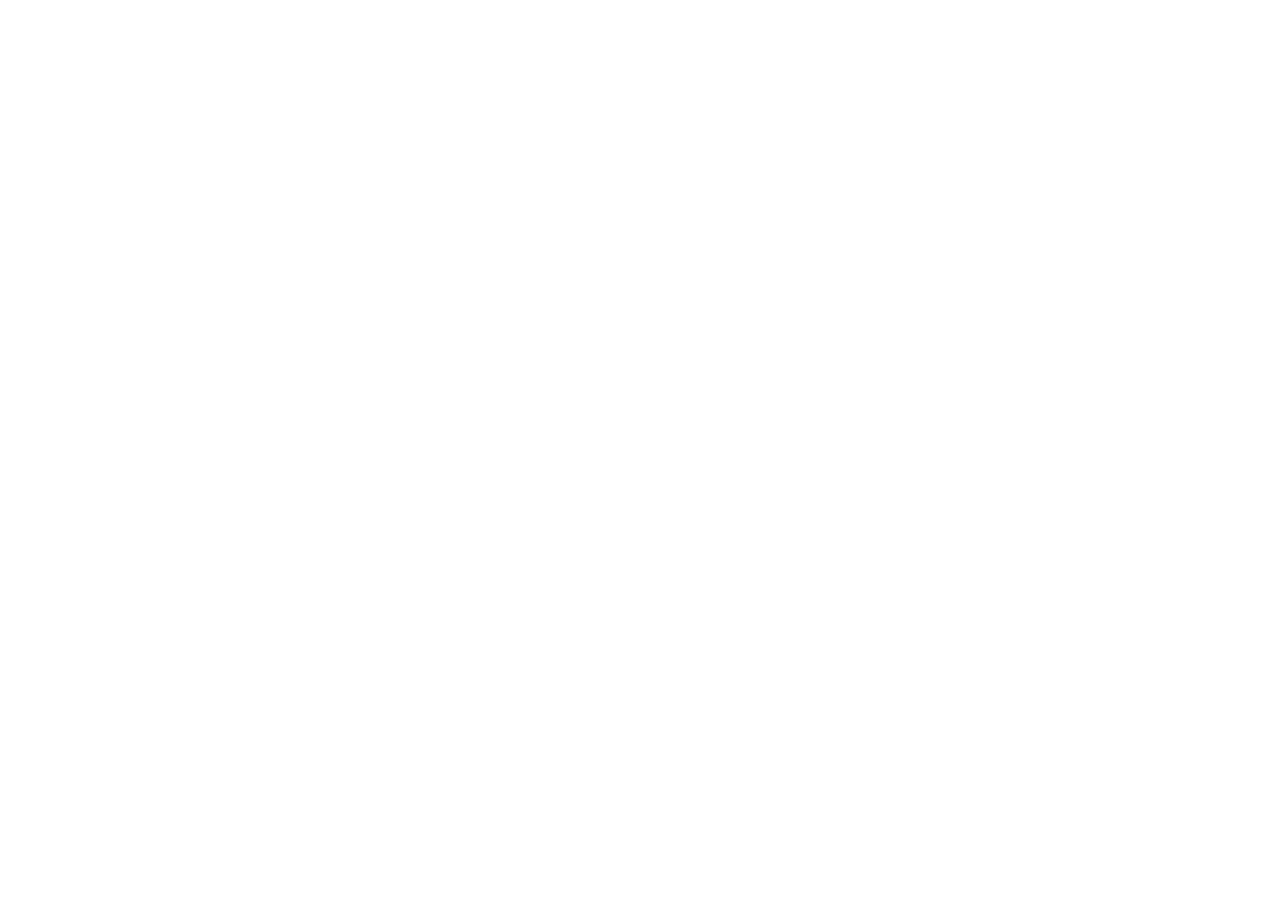
==== index.html @ ca57e85f "12" ====
<!DOCTYPE html>
<html class="nojs html css_verticalspacer" lang="en-US">
 <head>

  <meta http-equiv="Content-type" content="text/html;charset=UTF-8"/>
  <meta name="generator" content="2018.0.0.379"/>
  <meta name="viewport" content="width=device-width, initial-scale=1.0"/>
  
  <script type="text/javascript">
   // Update the 'nojs'/'js' class on the html node
document.documentElement.className = document.documentElement.className.replace(/\bnojs\b/g, 'js');

// Check that all required assets are uploaded and up-to-date
if(typeof Muse == "undefined") window.Muse = {}; window.Muse.assets = {"required":["museutils.js", "museconfig.js", "jquery.watch.js", "require.js", "index.css"], "outOfDate":[]};
</script>
  
  <title>首頁</title>
  <!-- CSS -->
  <link rel="stylesheet" type="text/css" href="css/site_global.css?crc=444006867"/>
  <link rel="stylesheet" type="text/css" href="css/index.css?crc=4042801234" id="pagesheet"/>
   </head>
 <body>

  <div class="clearfix borderbox" id="page"><!-- column -->
   <div class="verticalspacer" data-offset-top="0" data-content-above-spacer="0" data-content-below-spacer="500" data-sizePolicy="fixed" data-pintopage="page_fixedLeft"></div>
  </div>
  <!-- Other scripts -->
  <script type="text/javascript">
   // Decide weather to suppress missing file error or not based on preference setting
var suppressMissingFileError = false
</script>
  <script type="text/javascript">
   window.Muse.assets.check=function(d){if(!window.Muse.assets.checked){window.Muse.assets.checked=!0;var b={},c=function(a,b){if(window.getComputedStyle){var c=window.getComputedStyle(a,null);return c&&c.getPropertyValue(b)||c&&c[b]||""}if(document.documentElement.currentStyle)return(c=a.currentStyle)&&c[b]||a.style&&a.style[b]||"";return""},a=function(a){if(a.match(/^rgb/))return a=a.replace(/\s+/g,"").match(/([\d\,]+)/gi)[0].split(","),(parseInt(a[0])<<16)+(parseInt(a[1])<<8)+parseInt(a[2]);if(a.match(/^\#/))return parseInt(a.substr(1),
16);return 0},g=function(g){for(var f=document.getElementsByTagName("link"),h=0;h<f.length;h++)if("text/css"==f[h].type){var i=(f[h].href||"").match(/\/?css\/([\w\-]+\.css)\?crc=(\d+)/);if(!i||!i[1]||!i[2])break;b[i[1]]=i[2]}f=document.createElement("div");f.className="version";f.style.cssText="display:none; width:1px; height:1px;";document.getElementsByTagName("body")[0].appendChild(f);for(h=0;h<Muse.assets.required.length;){var i=Muse.assets.required[h],l=i.match(/([\w\-\.]+)\.(\w+)$/),k=l&&l[1]?
l[1]:null,l=l&&l[2]?l[2]:null;switch(l.toLowerCase()){case "css":k=k.replace(/\W/gi,"_").replace(/^([^a-z])/gi,"_$1");f.className+=" "+k;k=a(c(f,"color"));l=a(c(f,"backgroundColor"));k!=0||l!=0?(Muse.assets.required.splice(h,1),"undefined"!=typeof b[i]&&(k!=b[i]>>>24||l!=(b[i]&16777215))&&Muse.assets.outOfDate.push(i)):h++;f.className="version";break;case "js":h++;break;default:throw Error("Unsupported file type: "+l);}}d?d().jquery!="1.8.3"&&Muse.assets.outOfDate.push("jquery-1.8.3.min.js"):Muse.assets.required.push("jquery-1.8.3.min.js");
f.parentNode.removeChild(f);if(Muse.assets.outOfDate.length||Muse.assets.required.length)f="伺服器上的某些檔案可能遺失或不正確。請清除瀏覽器快取後再試一次。若問題持續發生，請聯絡網站作者。",g&&Muse.assets.outOfDate.length&&(f+="\nOut of date: "+Muse.assets.outOfDate.join(",")),g&&Muse.assets.required.length&&(f+="\nMissing: "+Muse.assets.required.join(",")),suppressMissingFileError?(f+="\nUse SuppressMissingFileError key in AppPrefs.xml to show missing file error pop up.",console.log(f)):alert(f)};location&&location.search&&location.search.match&&location.search.match(/muse_debug/gi)?
setTimeout(function(){g(!0)},5E3):g()}};
var muse_init=function(){require.config({baseUrl:""});require(["jquery","museutils","whatinput","jquery.watch"],function(d){var $ = d;$(document).ready(function(){try{
window.Muse.assets.check($);/* body */
Muse.Utils.transformMarkupToFixBrowserProblemsPreInit();/* body */
Muse.Utils.detectScreenResolution();/* HiDPI screens */
Muse.Utils.prepHyperlinks(true);/* body */
Muse.Utils.makeButtonsVisibleAfterSettingMinWidth();/* body */
Muse.Utils.fullPage('#page');/* 100% height page */
Muse.Utils.showWidgetsWhenReady();/* body */
Muse.Utils.transformMarkupToFixBrowserProblems();/* body */
}catch(b){if(b&&"function"==typeof b.notify?b.notify():Muse.Assert.fail("Error calling selector function: "+b),false)throw b;}})})};

</script>
  <!-- RequireJS script -->
  <script src="scripts/require.js?crc=4157109226" type="text/javascript" async data-main="scripts/museconfig.js?crc=380897831" onload="if (requirejs) requirejs.onError = function(requireType, requireModule) { if (requireType && requireType.toString && requireType.toString().indexOf && 0 <= requireType.toString().indexOf('#scripterror')) window.Muse.assets.check(); }" onerror="window.Muse.assets.check();"></script>
   </body>
</html>
---- css/site_global.css ----
html{min-height:100%;min-width:100%;-ms-text-size-adjust:none;}body,div,dl,dt,dd,ul,ol,li,nav,h1,h2,h3,h4,h5,h6,pre,code,form,fieldset,legend,input,button,textarea,p,blockquote,th,td,a{margin:0px;padding:0px;border-width:0px;border-style:solid;border-color:transparent;-webkit-transform-origin:left top;-ms-transform-origin:left top;-o-transform-origin:left top;transform-origin:left top;background-repeat:no-repeat;}button.submit-btn{-moz-box-sizing:content-box;-webkit-box-sizing:content-box;box-sizing:content-box;}.transition{-webkit-transition-property:background-image,background-position,background-color,border-color,border-radius,color,font-size,font-style,font-weight,letter-spacing,line-height,text-align,box-shadow,text-shadow,opacity;transition-property:background-image,background-position,background-color,border-color,border-radius,color,font-size,font-style,font-weight,letter-spacing,line-height,text-align,box-shadow,text-shadow,opacity;}.transition *{-webkit-transition:inherit;transition:inherit;}table{border-collapse:collapse;border-spacing:0px;}fieldset,img{border:0px;border-style:solid;-webkit-transform-origin:left top;-ms-transform-origin:left top;-o-transform-origin:left top;transform-origin:left top;}address,caption,cite,code,dfn,em,strong,th,var,optgroup{font-style:inherit;font-weight:inherit;}del,ins{text-decoration:none;}li{list-style:none;}caption,th{text-align:left;}h1,h2,h3,h4,h5,h6{font-size:100%;font-weight:inherit;}input,button,textarea,select,optgroup,option{font-family:inherit;font-size:inherit;font-style:inherit;font-weight:inherit;}.form-grp input,.form-grp textarea{-webkit-appearance:none;-webkit-border-radius:0;}body{font-family:Arial, Helvetica Neue, Helvetica, sans-serif;text-align:left;font-size:14px;line-height:17px;word-wrap:break-word;text-rendering:optimizeLegibility;-moz-font-feature-settings:'liga';-ms-font-feature-settings:'liga';-webkit-font-feature-settings:'liga';font-feature-settings:'liga';}a:link{color:#0000FF;text-decoration:underline;}a:visited{color:#800080;text-decoration:underline;}a:hover{color:#0000FF;text-decoration:underline;}a:active{color:#EE0000;text-decoration:underline;}a.nontext{color:black;text-decoration:none;font-style:normal;font-weight:normal;}.normal_text{color:#000000;direction:ltr;font-family:Arial, Helvetica Neue, Helvetica, sans-serif;font-size:14px;font-style:normal;font-weight:normal;letter-spacing:0px;line-height:17px;text-align:left;text-decoration:none;text-indent:0px;text-transform:none;vertical-align:0px;padding:0px;}.list0 li:before{position:absolute;right:100%;letter-spacing:0px;text-decoration:none;font-weight:normal;font-style:normal;}.rtl-list li:before{right:auto;left:100%;}.nls-None > li:before,.nls-None .list3 > li:before,.nls-None .list6 > li:before{margin-right:6px;content:'•';}.nls-None .list1 > li:before,.nls-None .list4 > li:before,.nls-None .list7 > li:before{margin-right:6px;content:'○';}.nls-None,.nls-None .list1,.nls-None .list2,.nls-None .list3,.nls-None .list4,.nls-None .list5,.nls-None .list6,.nls-None .list7,.nls-None .list8{padding-left:34px;}.nls-None.rtl-list,.nls-None .list1.rtl-list,.nls-None .list2.rtl-list,.nls-None .list3.rtl-list,.nls-None .list4.rtl-list,.nls-None .list5.rtl-list,.nls-None .list6.rtl-list,.nls-None .list7.rtl-list,.nls-None .list8.rtl-list{padding-left:0px;padding-right:34px;}.nls-None .list2 > li:before,.nls-None .list5 > li:before,.nls-None .list8 > li:before{margin-right:6px;content:'-';}.nls-None.rtl-list > li:before,.nls-None .list1.rtl-list > li:before,.nls-None .list2.rtl-list > li:before,.nls-None .list3.rtl-list > li:before,.nls-None .list4.rtl-list > li:before,.nls-None .list5.rtl-list > li:before,.nls-None .list6.rtl-list > li:before,.nls-None .list7.rtl-list > li:before,.nls-None .list8.rtl-list > li:before{margin-right:0px;margin-left:6px;}.TabbedPanelsTab{white-space:nowrap;}.MenuBar .MenuBarView,.MenuBar .SubMenuView{display:block;list-style:none;}.MenuBar .SubMenu{display:none;position:absolute;}.NoWrap{white-space:nowrap;word-wrap:normal;}.rootelem{margin-left:auto;margin-right:auto;}.colelem{display:inline;float:left;clear:both;}.clearfix:after{content:"\0020";visibility:hidden;display:block;height:0px;clear:both;}*:first-child+html .clearfix{zoom:1;}.clip_frame{overflow:hidden;}.popup_anchor{position:relative;width:0px;height:0px;}.allow_click_through *{pointer-events:auto;}.popup_element{z-index:100000;}.svg{display:block;vertical-align:top;}span.wrap{content:'';clear:left;display:block;}span.actAsInlineDiv{display:inline-block;}.position_content,.excludeFromNormalFlow{float:left;}.preload_images{position:absolute;overflow:hidden;left:-9999px;top:-9999px;height:1px;width:1px;}.preload{height:1px;width:1px;}.animateStates{-webkit-transition:0.3s ease-in-out;-moz-transition:0.3s ease-in-out;-o-transition:0.3s ease-in-out;transition:0.3s ease-in-out;}[data-whatinput="mouse"] *:focus,[data-whatinput="touch"] *:focus,input:focus,textarea:focus{outline:none;}textarea{resize:none;overflow:auto;}.allow_click_through,.fld-prompt{pointer-events:none;}.wrapped-input{position:absolute;top:0px;left:0px;background:transparent;border:none;}.submit-btn{z-index:50000;cursor:pointer;}.anchor_item{width:22px;height:18px;}.MenuBar .SubMenuVisible,.MenuBarVertical .SubMenuVisible,.MenuBar .SubMenu .SubMenuVisible,.popup_element.Active,span.actAsPara,.actAsDiv,a.nonblock.nontext,img.block{display:block;}.widget_invisible,.js .invi,.js .mse_pre_init{visibility:hidden;}.ose_ei{visibility:hidden;z-index:0;}.no_vert_scroll{overflow-y:hidden;}.always_vert_scroll{overflow-y:scroll;}.always_horz_scroll{overflow-x:scroll;}.fullscreen{overflow:hidden;left:0px;top:0px;position:fixed;height:100%;width:100%;-moz-box-sizing:border-box;-webkit-box-sizing:border-box;-ms-box-sizing:border-box;box-sizing:border-box;}.fullwidth{position:absolute;}.borderbox{-moz-box-sizing:border-box;-webkit-box-sizing:border-box;-ms-box-sizing:border-box;box-sizing:border-box;}.scroll_wrapper{position:absolute;overflow:auto;left:0px;right:0px;top:0px;bottom:0px;padding-top:0px;padding-bottom:0px;margin-top:0px;margin-bottom:0px;}.browser_width > *{position:absolute;left:0px;right:0px;}.grpelem,.accordion_wrapper{display:inline;float:left;}.fld-checkbox input[type=checkbox],.fld-radiobutton input[type=radio]{position:absolute;overflow:hidden;clip:rect(0px, 0px, 0px, 0px);height:1px;width:1px;margin:-1px;padding:0px;border:0px;}.fld-checkbox input[type=checkbox] + label,.fld-radiobutton input[type=radio] + label{display:inline-block;background-repeat:no-repeat;cursor:pointer;float:left;width:100%;height:100%;}.pointer_cursor,.fld-recaptcha-mode,.fld-recaptcha-refresh,.fld-recaptcha-help{cursor:pointer;}p,h1,h2,h3,h4,h5,h6,ol,ul,span.actAsPara{max-height:1000000px;}.superscript{vertical-align:super;font-size:66%;line-height:0px;}.subscript{vertical-align:sub;font-size:66%;line-height:0px;}.horizontalSlideShow{-ms-touch-action:pan-y;touch-action:pan-y;}.verticalSlideShow{-ms-touch-action:pan-x;touch-action:pan-x;}.colelem100,.verticalspacer{clear:both;}.list0 li,.MenuBar .MenuItemContainer,.SlideShowContentPanel .fullscreen img,.css_verticalspacer .verticalspacer{position:relative;}.popup_element.Inactive,.js .disn,.js .an_invi,.hidden,.breakpoint{display:none;}#muse_css_mq{position:absolute;display:none;background-color:#FFFFFE;}.fluid_height_spacer{width:0.01px;}.muse_check_css{display:none;position:fixed;}@media screen and (-webkit-min-device-pixel-ratio:0){body{text-rendering:auto;}}
---- css/index.css ----
.version.index{color:#0000F0;background-color:#F84052;}#page{z-index:1;min-height:0px;background-image:none;border-width:0px;border-color:#000000;background-color:transparent;padding-bottom:500px;width:100%;max-width:1024px;margin-left:auto;margin-right:auto;}.css_verticalspacer .verticalspacer{height:calc(100vh - 500px);}#muse_css_mq,.html{background-color:#FFFFFF;}body{position:relative;min-width:320px;}
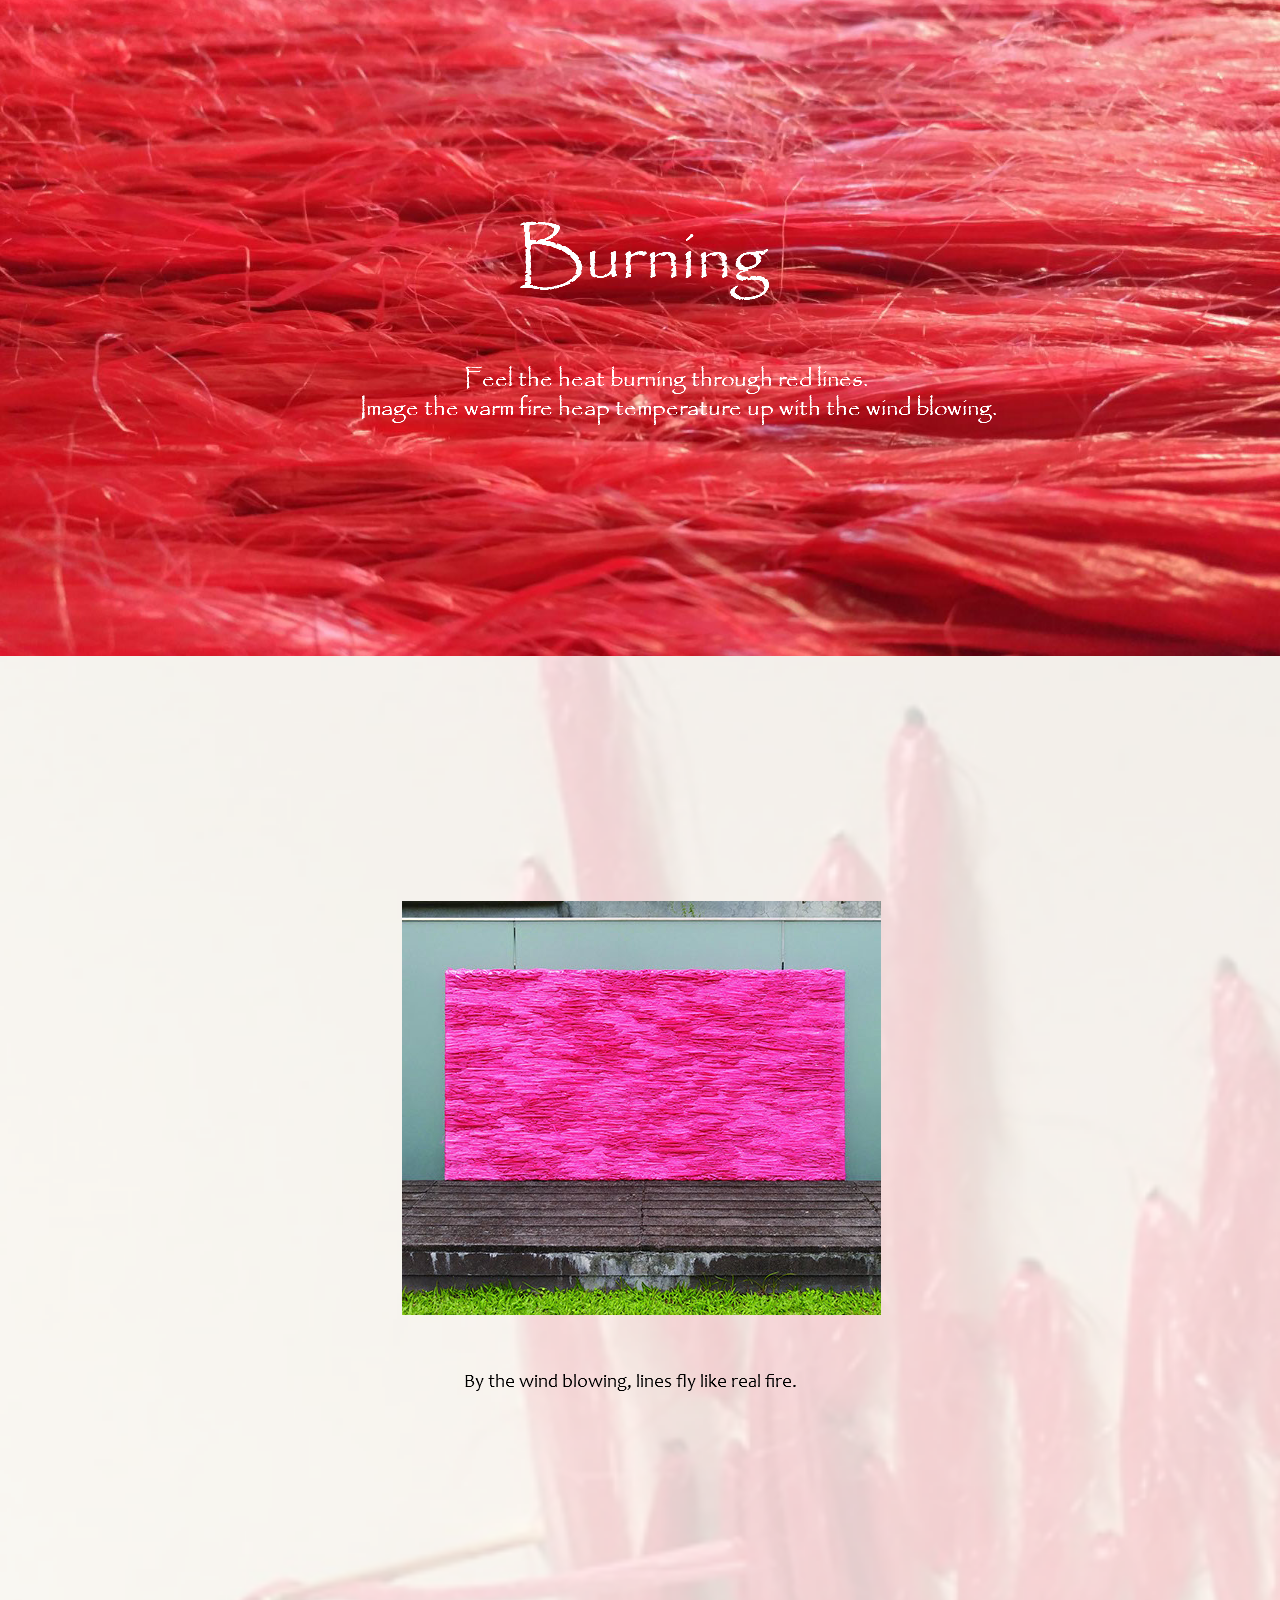
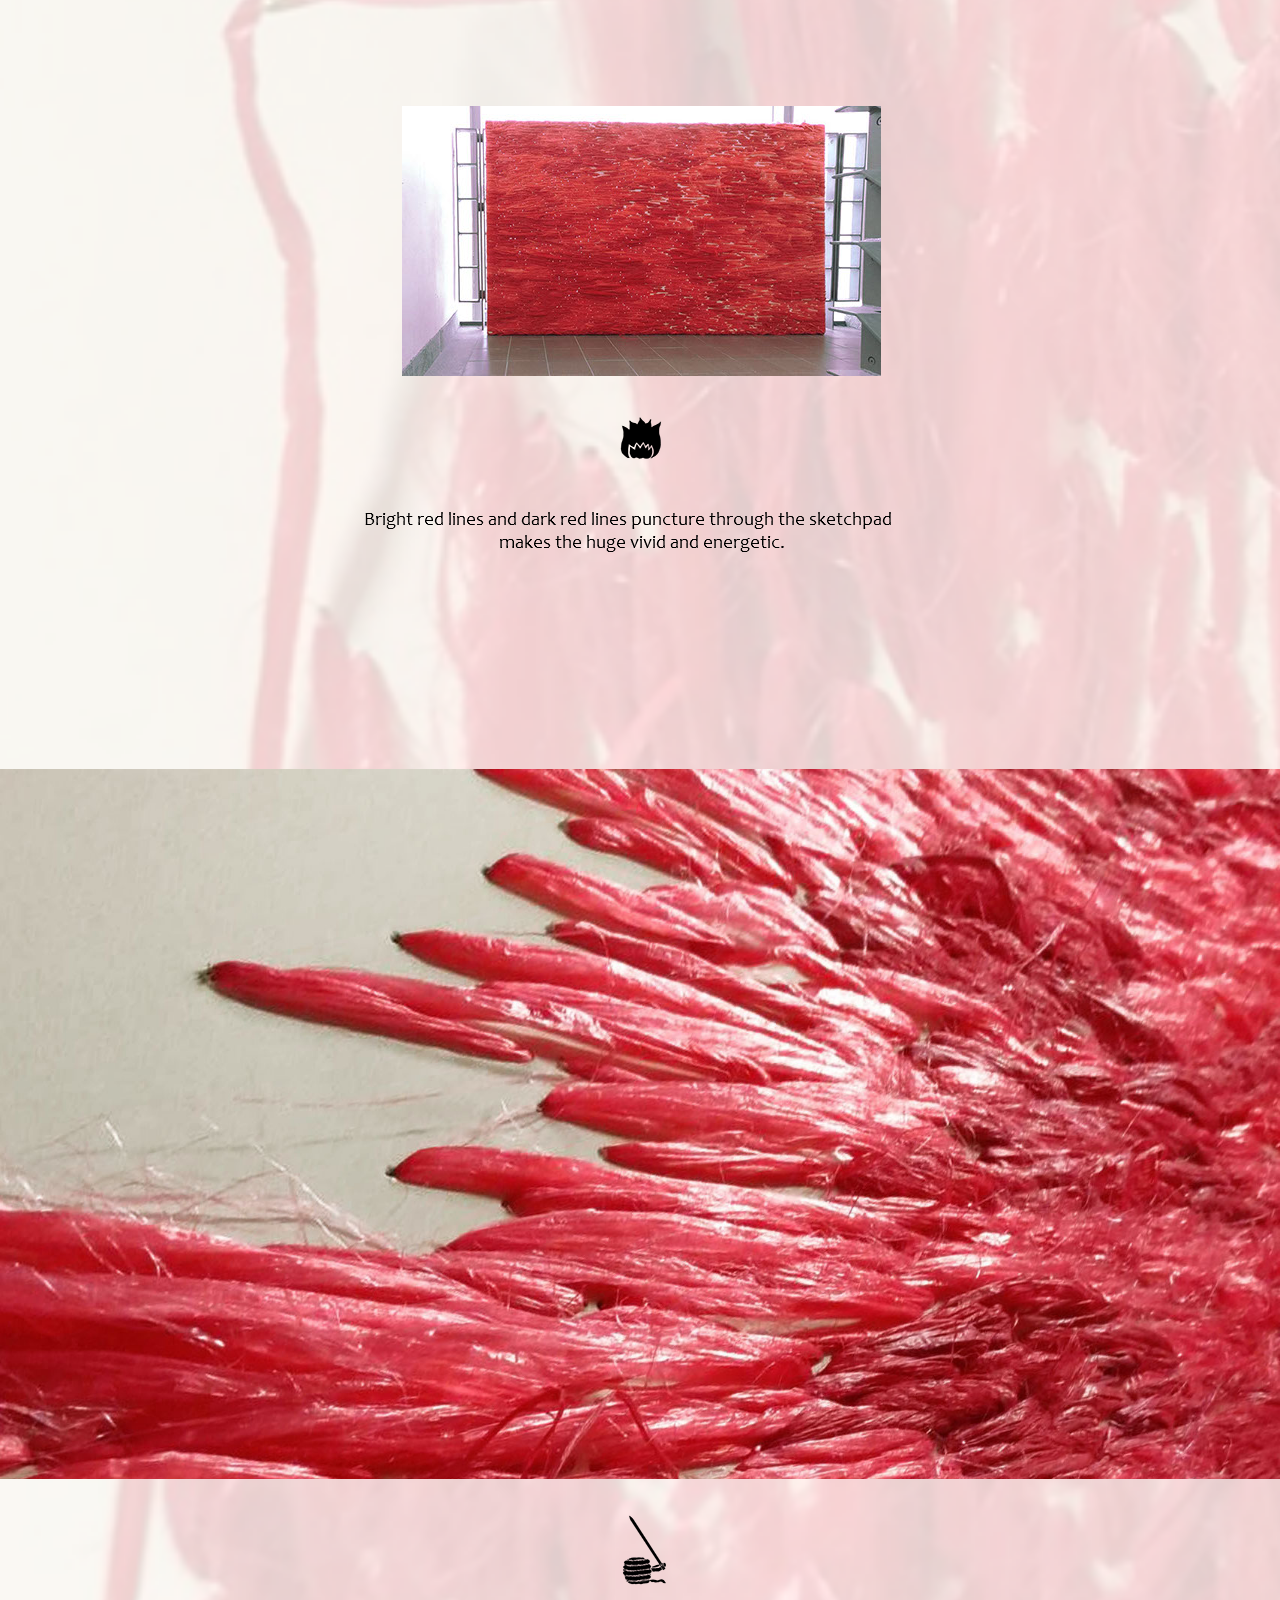
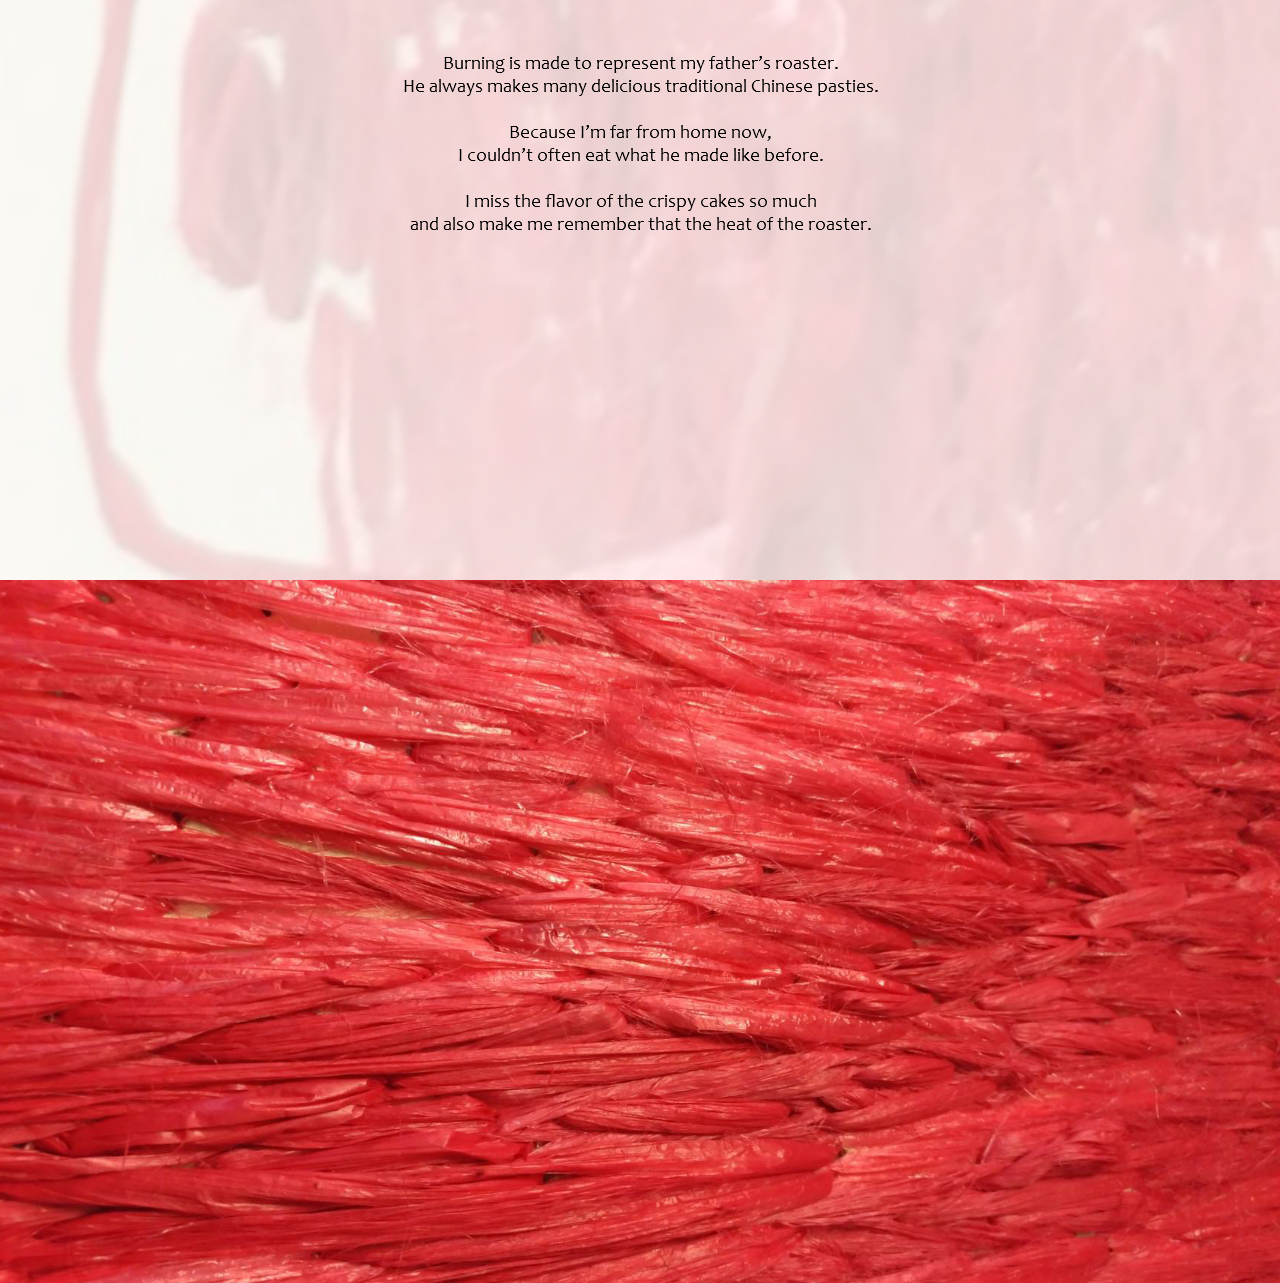
==== commit 73b2d1f1: "s" ====
--- a/index.html
+++ b/index.html
@@ -4,25 +4,62 @@
 
   <meta http-equiv="Content-type" content="text/html;charset=UTF-8"/>
   <meta name="generator" content="2018.0.0.379"/>
-  <meta name="viewport" content="width=device-width, initial-scale=1.0"/>
   
   <script type="text/javascript">
    // Update the 'nojs'/'js' class on the html node
 document.documentElement.className = document.documentElement.className.replace(/\bnojs\b/g, 'js');
 
 // Check that all required assets are uploaded and up-to-date
-if(typeof Muse == "undefined") window.Muse = {}; window.Muse.assets = {"required":["museutils.js", "museconfig.js", "jquery.watch.js", "require.js", "index.css"], "outOfDate":[]};
+if(typeof Muse == "undefined") window.Muse = {}; window.Muse.assets = {"required":["museutils.js", "museconfig.js", "jquery.watch.js", "require.js", "jquery.musepolyfill.bgsize.js", "index.css"], "outOfDate":[]};
 </script>
   
-  <title>首頁</title>
+  <title>Burning</title>
   <!-- CSS -->
   <link rel="stylesheet" type="text/css" href="css/site_global.css?crc=444006867"/>
-  <link rel="stylesheet" type="text/css" href="css/index.css?crc=4042801234" id="pagesheet"/>
+  <link rel="stylesheet" type="text/css" href="css/index.css?crc=290384583" id="pagesheet"/>
    </head>
  <body>
 
-  <div class="clearfix borderbox" id="page"><!-- column -->
-   <div class="verticalspacer" data-offset-top="0" data-content-above-spacer="0" data-content-below-spacer="500" data-sizePolicy="fixed" data-pintopage="page_fixedLeft"></div>
+  <div class="clearfix" id="page"><!-- group -->
+   <div class="clearfix grpelem" id="pu126-4"><!-- column -->
+    <img class="colelem" id="u126-4" alt="Burning" width="262" height="92" src="images/u126-4.png?crc=3910155719" data-hidpi-src="images/u126-4_2x.png?crc=332086193"/><!-- rasterized frame -->
+    <img class="colelem" id="u133-8" alt="Feel the heat burning through red lines. Image the warm fire heap temperature up with the wind blowing. " width="691" height="187" src="images/u133-8.png?crc=3925235910" data-hidpi-src="images/u133-8_2x.png?crc=25159462"/><!-- rasterized frame -->
+    <div class="browser_width colelem" id="u269-bw">
+     <div class="museBGSize" id="u269"><!-- simple frame --></div>
+    </div>
+   </div>
+   <div class="verticalspacer" data-offset-top="3079" data-content-above-spacer="3079" data-content-below-spacer="901"></div>
+   <div class="clearfix grpelem" id="ppu261"><!-- column -->
+    <div class="clearfix colelem" id="pu261"><!-- group -->
+     <div class="browser_width grpelem" id="u261-bw">
+      <div class="museBGSize" id="u261"><!-- column -->
+       <div class="clearfix" id="u261_align_to_page">
+        <div class="clip_frame colelem" id="u138"><!-- image -->
+         <img class="block" id="u138_img" src="images/p_20171130_124237_vhdr_on.jpg?crc=3913895767" data-hidpi-src="images/p_20171130_124237_vhdr_on_2x.jpg?crc=459191574" alt="" width="479" height="414"/>
+        </div>
+        <img class="colelem" id="u161-4" alt="By the wind blowing, lines fly like real fire." width="354" height="23" src="images/u161-4.png?crc=408911544" data-hidpi-src="images/u161-4_2x.png?crc=4045115780"/><!-- rasterized frame -->
+        <div class="clip_frame colelem" id="u182"><!-- image -->
+         <img class="block" id="u182_img" src="images/1.jpg?crc=3986787489" data-hidpi-src="images/1_2x.jpg?crc=3942257270" alt="" width="479" height="270"/>
+        </div>
+        <div class="clip_frame colelem" id="u192"><!-- image -->
+         <img class="block" id="u192_img" src="images/icon2.png?crc=233760081" data-hidpi-src="images/icon2_2x.png?crc=290588775" alt="" width="112" height="112"/>
+        </div>
+        <img class="colelem" id="u202-6" alt="Bright red lines and dark red lines puncture through the sketchpad makes the huge vivid and energetic. " width="555" height="46" src="images/u202-6.png?crc=310562560" data-hidpi-src="images/u202-6_2x.png?crc=134063275"/><!-- rasterized frame -->
+        <div class="clip_frame colelem" id="u215"><!-- image -->
+         <img class="block" id="u215_img" src="images/icon1.png?crc=358183227" data-hidpi-src="images/icon1_2x.png?crc=182655268" alt="" width="116" height="116"/>
+        </div>
+        <img class="colelem" id="u228-17" alt="Burning is made to represent my father’s roaster. He always makes many delicious traditional Chinese pasties. Because I’m far from home now, I couldn’t often eat what he made like before. I miss the flavor of the crispy cakes so much and also make me remember that the heat of the roaster. " width="485" height="207" src="images/u228-17.png?crc=228381086" data-hidpi-src="images/u228-17_2x.png?crc=3990130326"/><!-- rasterized frame -->
+       </div>
+      </div>
+     </div>
+     <div class="browser_width grpelem" id="u250-bw">
+      <div class="museBGSize" id="u250"><!-- simple frame --></div>
+     </div>
+    </div>
+    <div class="browser_width colelem" id="u280-bw">
+     <div class="museBGSize" id="u280"><!-- simple frame --></div>
+    </div>
+   </div>
   </div>
   <!-- Other scripts -->
   <script type="text/javascript">
@@ -35,11 +72,13 @@
 l[1]:null,l=l&&l[2]?l[2]:null;switch(l.toLowerCase()){case "css":k=k.replace(/\W/gi,"_").replace(/^([^a-z])/gi,"_$1");f.className+=" "+k;k=a(c(f,"color"));l=a(c(f,"backgroundColor"));k!=0||l!=0?(Muse.assets.required.splice(h,1),"undefined"!=typeof b[i]&&(k!=b[i]>>>24||l!=(b[i]&16777215))&&Muse.assets.outOfDate.push(i)):h++;f.className="version";break;case "js":h++;break;default:throw Error("Unsupported file type: "+l);}}d?d().jquery!="1.8.3"&&Muse.assets.outOfDate.push("jquery-1.8.3.min.js"):Muse.assets.required.push("jquery-1.8.3.min.js");
 f.parentNode.removeChild(f);if(Muse.assets.outOfDate.length||Muse.assets.required.length)f="伺服器上的某些檔案可能遺失或不正確。請清除瀏覽器快取後再試一次。若問題持續發生，請聯絡網站作者。",g&&Muse.assets.outOfDate.length&&(f+="\nOut of date: "+Muse.assets.outOfDate.join(",")),g&&Muse.assets.required.length&&(f+="\nMissing: "+Muse.assets.required.join(",")),suppressMissingFileError?(f+="\nUse SuppressMissingFileError key in AppPrefs.xml to show missing file error pop up.",console.log(f)):alert(f)};location&&location.search&&location.search.match&&location.search.match(/muse_debug/gi)?
 setTimeout(function(){g(!0)},5E3):g()}};
-var muse_init=function(){require.config({baseUrl:""});require(["jquery","museutils","whatinput","jquery.watch"],function(d){var $ = d;$(document).ready(function(){try{
+var muse_init=function(){require.config({baseUrl:""});require(["jquery","museutils","whatinput","jquery.musepolyfill.bgsize","jquery.watch"],function(d){var $ = d;$(document).ready(function(){try{
 window.Muse.assets.check($);/* body */
 Muse.Utils.transformMarkupToFixBrowserProblemsPreInit();/* body */
 Muse.Utils.detectScreenResolution();/* HiDPI screens */
 Muse.Utils.prepHyperlinks(true);/* body */
+Muse.Utils.resizeHeight('.browser_width');/* resize height */
+Muse.Utils.requestAnimationFrame(function() { $('body').addClass('initialized'); });/* mark body as initialized */
 Muse.Utils.makeButtonsVisibleAfterSettingMinWidth();/* body */
 Muse.Utils.fullPage('#page');/* 100% height page */
 Muse.Utils.showWidgetsWhenReady();/* body */
--- a/css/index.css
+++ b/css/index.css
@@ -1 +1 @@
-.version.index{color:#0000F0;background-color:#F84052;}#page{z-index:1;min-height:0px;background-image:none;border-width:0px;border-color:#000000;background-color:transparent;padding-bottom:500px;width:100%;max-width:1024px;margin-left:auto;margin-right:auto;}.css_verticalspacer .verticalspacer{height:calc(100vh - 500px);}#muse_css_mq,.html{background-color:#FFFFFF;}body{position:relative;min-width:320px;}+.version.index{color:#000011;background-color:#4EEAC7;}#page{z-index:1;width:1024px;min-height:3642px;background-image:none;border-width:0px;border-color:#000000;background-color:transparent;margin-left:auto;margin-right:auto;}#pu126-4{z-index:4;width:0.01px;padding-bottom:0px;margin-right:-10000px;margin-top:217px;margin-left:-100px;}#u126-4{z-index:4;display:block;vertical-align:top;margin-left:489px;position:relative;}#u133-8{z-index:8;display:block;vertical-align:top;margin-left:292px;margin-top:56px;position:relative;}#u269{z-index:51;height:710px;opacity:1;-ms-filter:"progid:DXImageTransform.Microsoft.Alpha(Opacity=100)";filter:alpha(opacity=100);background:transparent url("../images/9472341391920.jpg?crc=92180001") no-repeat center top;background-size:cover;}.js body{visibility:hidden;}.js body.initialized{visibility:visible;}#u269-bw{z-index:51;margin-top:1817px;height:710px;}.css_verticalspacer .verticalspacer{height:calc(100vh - 3980px);}#ppu261{z-index:0;width:0.01px;margin:-3618px -10000px -841px -100px;}#pu261{z-index:2;width:0.01px;}#u261{z-index:2;min-height:3221.5917909147606px;opacity:1;-ms-filter:"progid:DXImageTransform.Microsoft.Alpha(Opacity=100)";filter:alpha(opacity=100);padding-bottom:0px;background:transparent url("../images/9472342550079-u261-fr.png?crc=3965368570") no-repeat center center;background-size:cover;}#u261_align_to_page{margin-left:auto;margin-right:auto;position:relative;width:1024px;left:-100px;padding-top:343px;padding-bottom:320px;}#u138{z-index:16;width:479px;background-color:transparent;left:374px;position:relative;}#u161-4{z-index:18;display:block;vertical-align:top;left:436px;margin-top:56px;position:relative;}#u182{z-index:45;width:479px;background-color:transparent;left:374px;margin-top:312px;position:relative;}#u192{z-index:47;width:112px;background-color:transparent;left:557px;margin-top:2px;position:relative;}#u202-6{z-index:22;display:block;vertical-align:top;left:336px;margin-top:19px;position:relative;}#u215{z-index:49;width:116px;background-color:transparent;left:554px;margin-top:939px;position:relative;}#u228-17{z-index:28;display:block;vertical-align:top;left:370px;margin-top:43px;position:relative;}#u261-bw{z-index:2;min-height:3221.5917909147606px;margin-top:596px;}#u250{z-index:3;height:694px;opacity:1;-ms-filter:"progid:DXImageTransform.Microsoft.Alpha(Opacity=100)";filter:alpha(opacity=100);background:#00AC1D url("../images/9472341211443.jpg?crc=4234257087") no-repeat left top;background-size:cover;}#u250-bw{z-index:3;height:694px;}#u280{z-index:52;height:703px;opacity:1;-ms-filter:"progid:DXImageTransform.Microsoft.Alpha(Opacity=100)";filter:alpha(opacity=100);background:transparent url("../images/9472341464991.jpg?crc=481752626") no-repeat left top;background-size:cover;}#u280-bw{z-index:52;height:703px;}#muse_css_mq,.html{background-color:#FFFFFF;}body{position:relative;min-width:1024px;padding-bottom:839px;}.verticalspacer{min-height:501px;}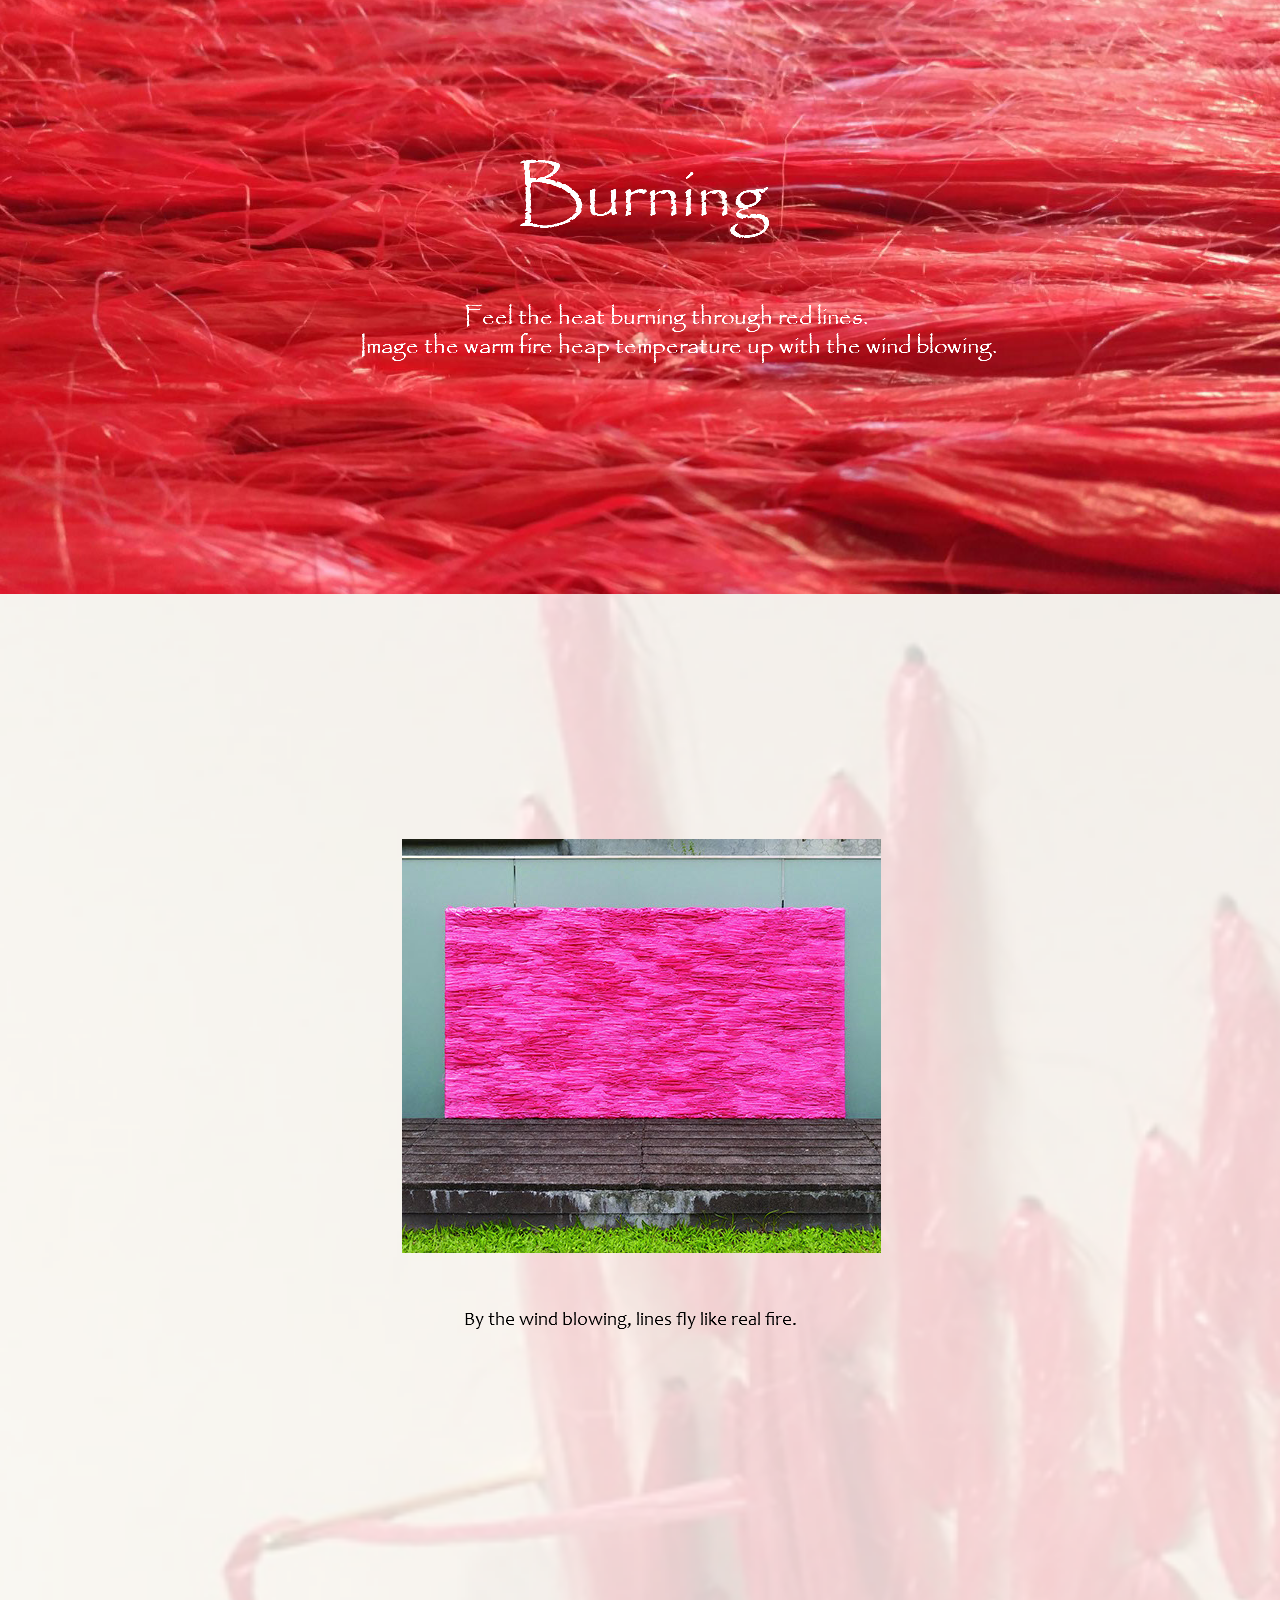
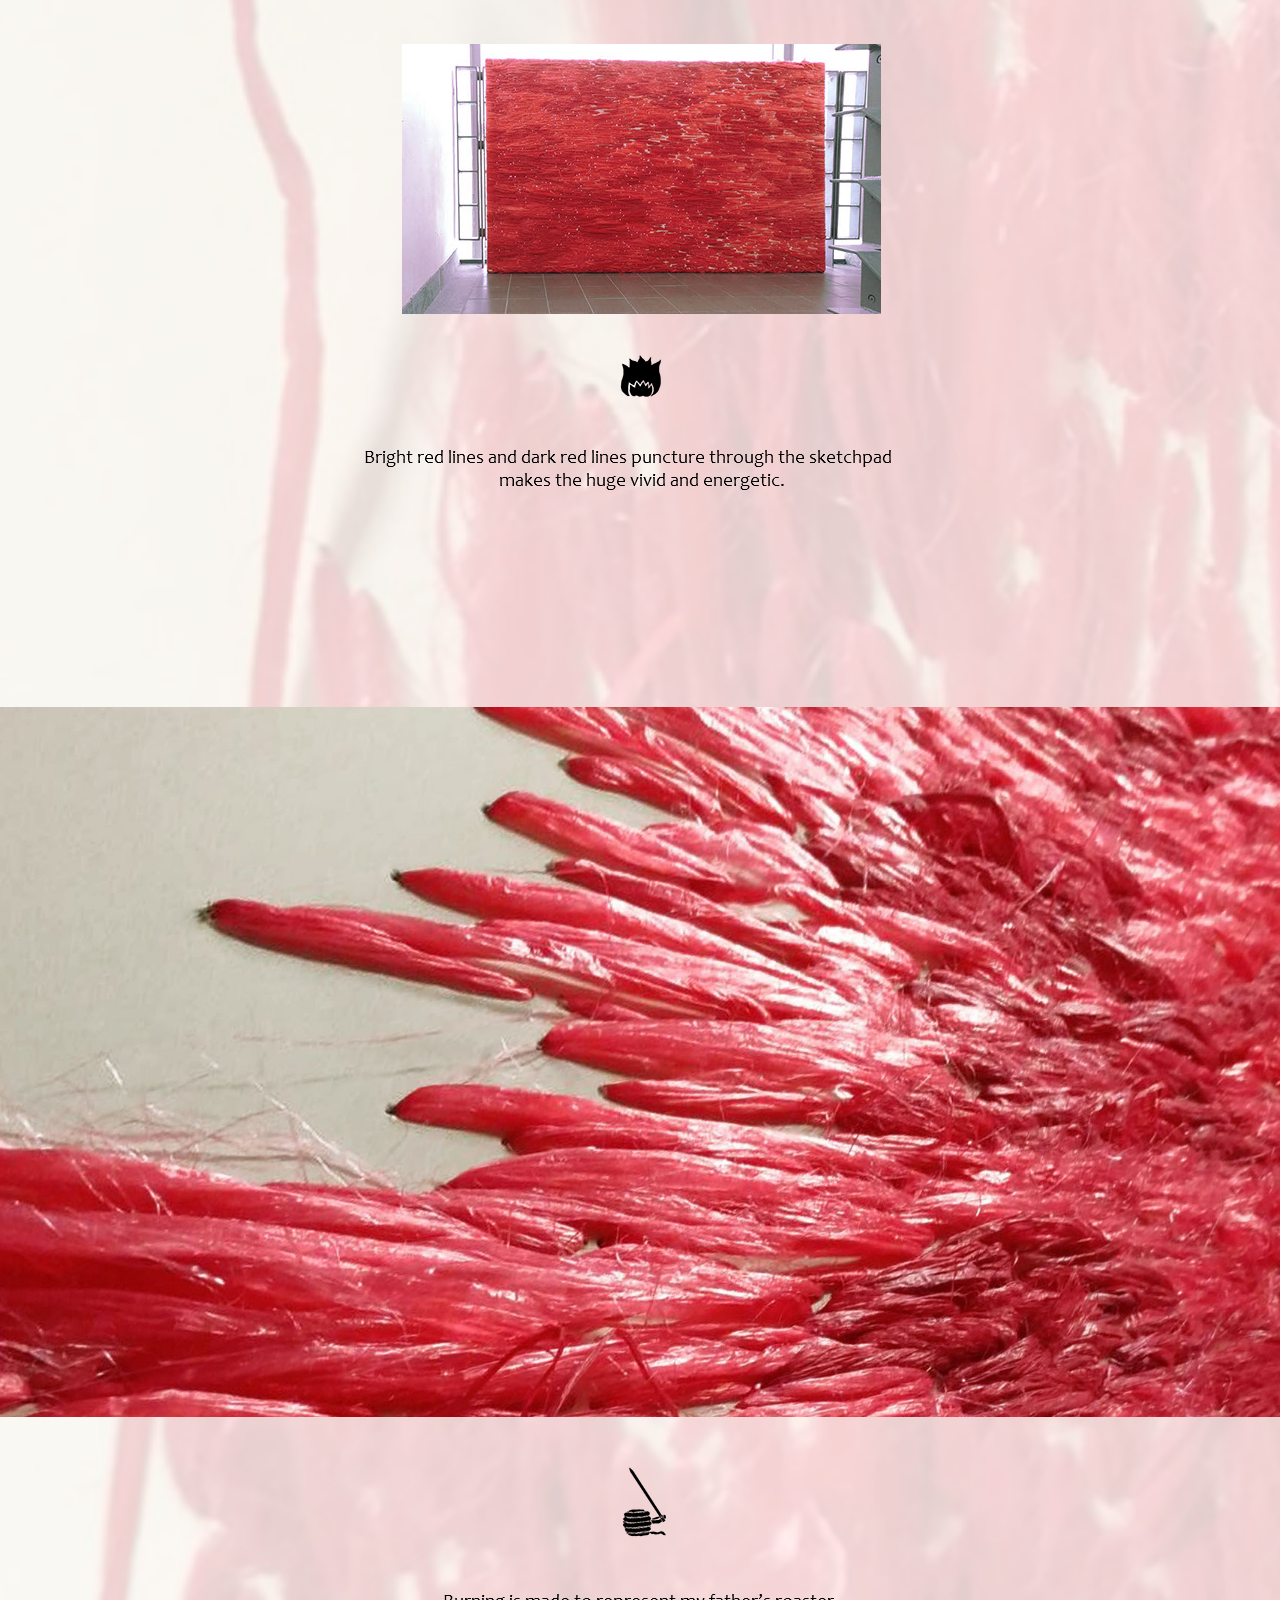
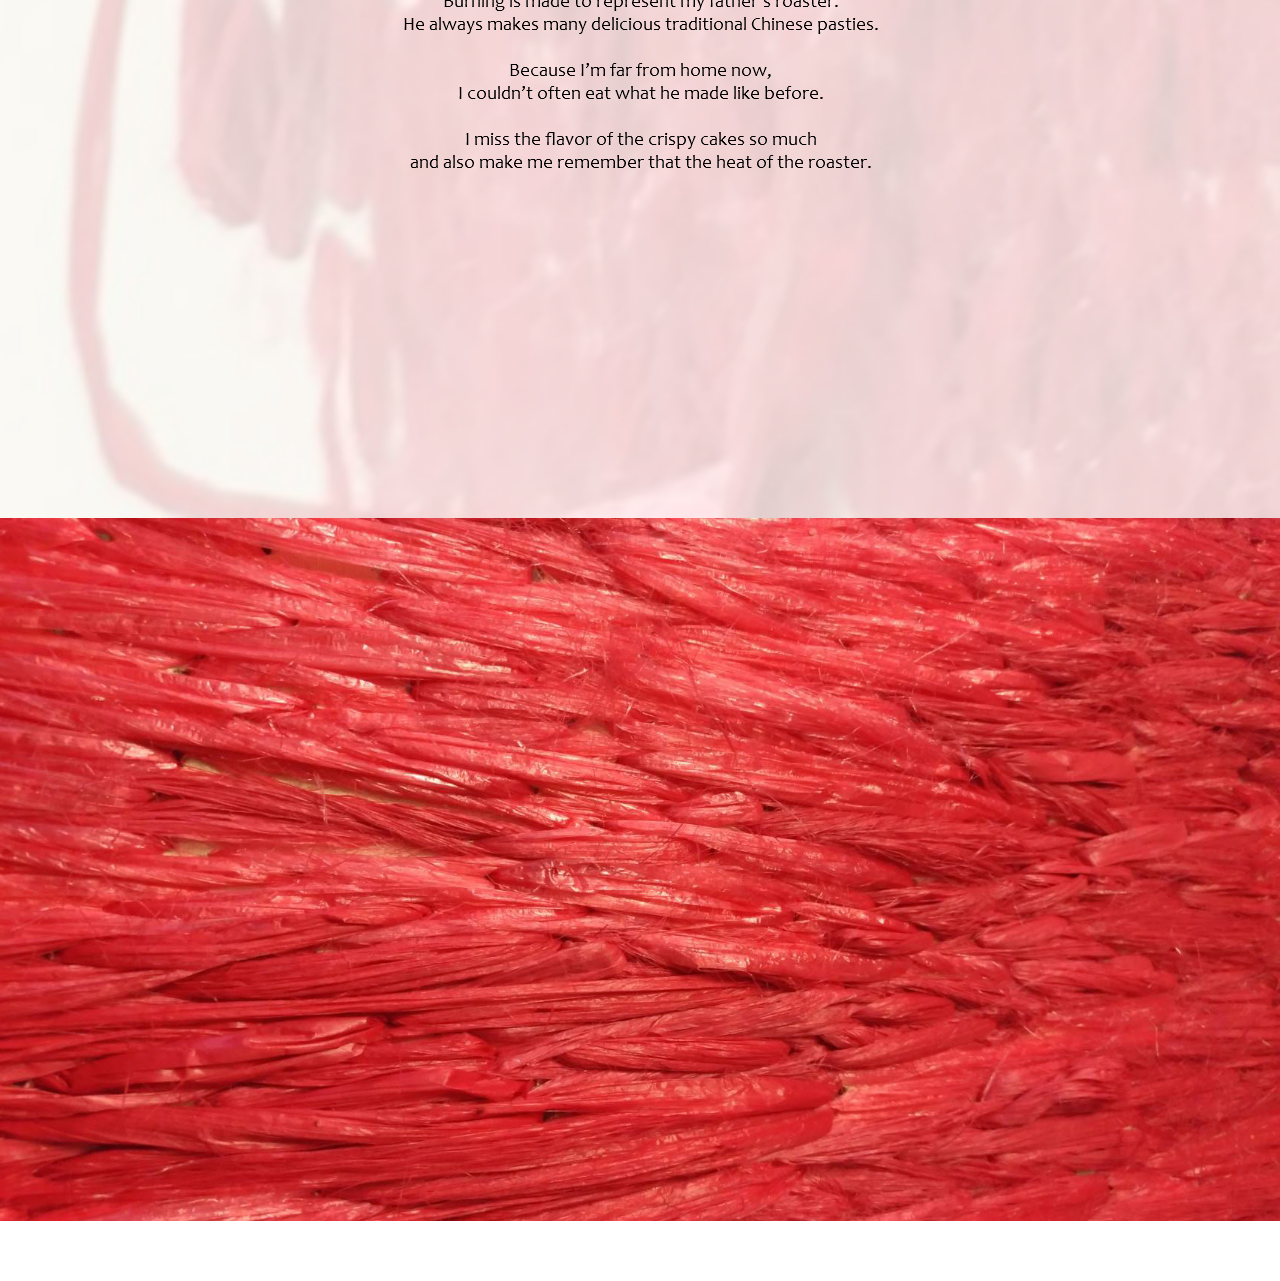
==== commit 2d3404d2: "s" ====
--- a/index.html
+++ b/index.html
@@ -10,13 +10,13 @@
 document.documentElement.className = document.documentElement.className.replace(/\bnojs\b/g, 'js');
 
 // Check that all required assets are uploaded and up-to-date
-if(typeof Muse == "undefined") window.Muse = {}; window.Muse.assets = {"required":["museutils.js", "museconfig.js", "jquery.watch.js", "require.js", "jquery.musepolyfill.bgsize.js", "index.css"], "outOfDate":[]};
+if(typeof Muse == "undefined") window.Muse = {}; window.Muse.assets = {"required":["museutils.js", "museconfig.js", "jquery.musepolyfill.bgsize.js", "jquery.watch.js", "require.js", "index.css"], "outOfDate":[]};
 </script>
   
-  <title>Burning</title>
+  <title>Home</title>
   <!-- CSS -->
   <link rel="stylesheet" type="text/css" href="css/site_global.css?crc=444006867"/>
-  <link rel="stylesheet" type="text/css" href="css/index.css?crc=290384583" id="pagesheet"/>
+  <link rel="stylesheet" type="text/css" href="css/index.css?crc=385907934" id="pagesheet"/>
    </head>
  <body>
 
@@ -28,7 +28,7 @@
      <div class="museBGSize" id="u269"><!-- simple frame --></div>
     </div>
    </div>
-   <div class="verticalspacer" data-offset-top="3079" data-content-above-spacer="3079" data-content-below-spacer="901"></div>
+   <div class="verticalspacer" data-offset-top="3017" data-content-above-spacer="3017" data-content-below-spacer="839"></div>
    <div class="clearfix grpelem" id="ppu261"><!-- column -->
     <div class="clearfix colelem" id="pu261"><!-- group -->
      <div class="browser_width grpelem" id="u261-bw">
--- a/css/index.css
+++ b/css/index.css
@@ -1 +1 @@
-.version.index{color:#000011;background-color:#4EEAC7;}#page{z-index:1;width:1024px;min-height:3642px;background-image:none;border-width:0px;border-color:#000000;background-color:transparent;margin-left:auto;margin-right:auto;}#pu126-4{z-index:4;width:0.01px;padding-bottom:0px;margin-right:-10000px;margin-top:217px;margin-left:-100px;}#u126-4{z-index:4;display:block;vertical-align:top;margin-left:489px;position:relative;}#u133-8{z-index:8;display:block;vertical-align:top;margin-left:292px;margin-top:56px;position:relative;}#u269{z-index:51;height:710px;opacity:1;-ms-filter:"progid:DXImageTransform.Microsoft.Alpha(Opacity=100)";filter:alpha(opacity=100);background:transparent url("../images/9472341391920.jpg?crc=92180001") no-repeat center top;background-size:cover;}.js body{visibility:hidden;}.js body.initialized{visibility:visible;}#u269-bw{z-index:51;margin-top:1817px;height:710px;}.css_verticalspacer .verticalspacer{height:calc(100vh - 3980px);}#ppu261{z-index:0;width:0.01px;margin:-3618px -10000px -841px -100px;}#pu261{z-index:2;width:0.01px;}#u261{z-index:2;min-height:3221.5917909147606px;opacity:1;-ms-filter:"progid:DXImageTransform.Microsoft.Alpha(Opacity=100)";filter:alpha(opacity=100);padding-bottom:0px;background:transparent url("../images/9472342550079-u261-fr.png?crc=3965368570") no-repeat center center;background-size:cover;}#u261_align_to_page{margin-left:auto;margin-right:auto;position:relative;width:1024px;left:-100px;padding-top:343px;padding-bottom:320px;}#u138{z-index:16;width:479px;background-color:transparent;left:374px;position:relative;}#u161-4{z-index:18;display:block;vertical-align:top;left:436px;margin-top:56px;position:relative;}#u182{z-index:45;width:479px;background-color:transparent;left:374px;margin-top:312px;position:relative;}#u192{z-index:47;width:112px;background-color:transparent;left:557px;margin-top:2px;position:relative;}#u202-6{z-index:22;display:block;vertical-align:top;left:336px;margin-top:19px;position:relative;}#u215{z-index:49;width:116px;background-color:transparent;left:554px;margin-top:939px;position:relative;}#u228-17{z-index:28;display:block;vertical-align:top;left:370px;margin-top:43px;position:relative;}#u261-bw{z-index:2;min-height:3221.5917909147606px;margin-top:596px;}#u250{z-index:3;height:694px;opacity:1;-ms-filter:"progid:DXImageTransform.Microsoft.Alpha(Opacity=100)";filter:alpha(opacity=100);background:#00AC1D url("../images/9472341211443.jpg?crc=4234257087") no-repeat left top;background-size:cover;}#u250-bw{z-index:3;height:694px;}#u280{z-index:52;height:703px;opacity:1;-ms-filter:"progid:DXImageTransform.Microsoft.Alpha(Opacity=100)";filter:alpha(opacity=100);background:transparent url("../images/9472341464991.jpg?crc=481752626") no-repeat left top;background-size:cover;}#u280-bw{z-index:52;height:703px;}#muse_css_mq,.html{background-color:#FFFFFF;}body{position:relative;min-width:1024px;padding-bottom:839px;}.verticalspacer{min-height:501px;}+.version.index{color:#000017;background-color:#007CDE;}#page{z-index:1;width:1024px;min-height:3642px;background-image:none;border-width:0px;border-color:#000000;background-color:transparent;margin-left:auto;margin-right:auto;}#pu126-4{z-index:4;width:0.01px;padding-bottom:0px;margin-right:-10000px;margin-top:155px;margin-left:-100px;}#u126-4{z-index:4;display:block;vertical-align:top;margin-left:489px;position:relative;}#u133-8{z-index:8;display:block;vertical-align:top;margin-left:292px;margin-top:56px;position:relative;}#u269{z-index:51;height:710px;opacity:1;-ms-filter:"progid:DXImageTransform.Microsoft.Alpha(Opacity=100)";filter:alpha(opacity=100);background:transparent url("../images/9472341391920.jpg?crc=92180001") no-repeat center top;background-size:cover;}.js body{visibility:hidden;}.js body.initialized{visibility:visible;}#u269-bw{z-index:51;margin-top:1817px;height:710px;}.css_verticalspacer .verticalspacer{height:calc(100vh - 3856px);}#ppu261{z-index:0;width:0.01px;margin:-3742px -10000px -779px -100px;}#pu261{z-index:2;width:0.01px;}#u261{z-index:2;min-height:3221.5917909147606px;opacity:1;-ms-filter:"progid:DXImageTransform.Microsoft.Alpha(Opacity=100)";filter:alpha(opacity=100);padding-bottom:0px;background:transparent url("../images/9472342550079-u261-fr.png?crc=3965368570") no-repeat center center;background-size:cover;}#u261_align_to_page{margin-left:auto;margin-right:auto;position:relative;width:1024px;left:-100px;padding-top:343px;padding-bottom:320px;}#u138{z-index:16;width:479px;background-color:transparent;left:374px;position:relative;}#u161-4{z-index:18;display:block;vertical-align:top;left:436px;margin-top:56px;position:relative;}#u182{z-index:45;width:479px;background-color:transparent;left:374px;margin-top:312px;position:relative;}#u192{z-index:47;width:112px;background-color:transparent;left:557px;margin-top:2px;position:relative;}#u202-6{z-index:22;display:block;vertical-align:top;left:336px;margin-top:19px;position:relative;}#u215{z-index:49;width:116px;background-color:transparent;left:554px;margin-top:953px;position:relative;}#u228-17{z-index:28;display:block;vertical-align:top;left:370px;margin-top:29px;position:relative;}#u261-bw{z-index:2;min-height:3221.5917909147606px;margin-top:596px;}#u250{z-index:3;height:694px;opacity:1;-ms-filter:"progid:DXImageTransform.Microsoft.Alpha(Opacity=100)";filter:alpha(opacity=100);background:#00AC1D url("../images/9472341211443.jpg?crc=4234257087") no-repeat left top;background-size:cover;}#u250-bw{z-index:3;height:694px;}#u280{z-index:52;height:703px;opacity:1;-ms-filter:"progid:DXImageTransform.Microsoft.Alpha(Opacity=100)";filter:alpha(opacity=100);background:transparent url("../images/9472341464991.jpg?crc=481752626") no-repeat left top;background-size:cover;}#u280-bw{z-index:52;height:703px;}#muse_css_mq,.html{background-color:#FFFFFF;}body{position:relative;min-width:1024px;padding-bottom:839px;}.verticalspacer{min-height:625px;}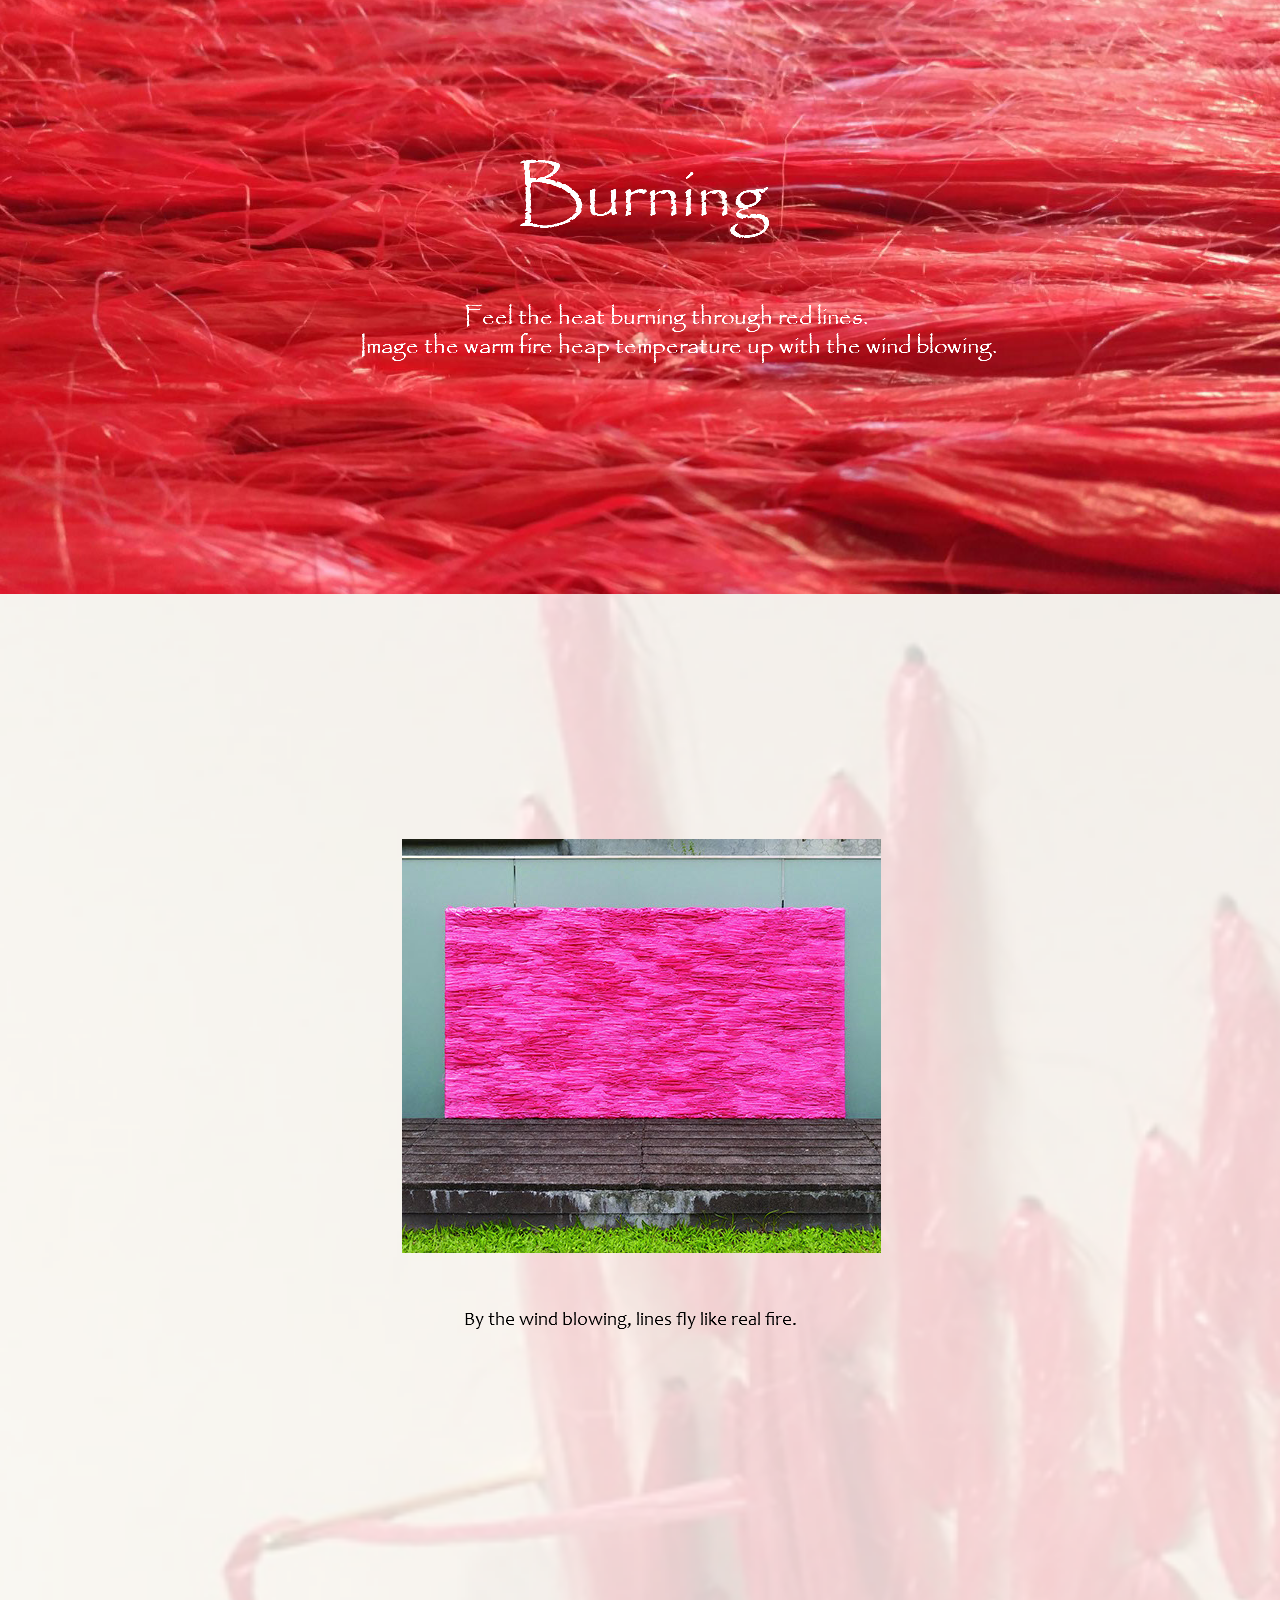
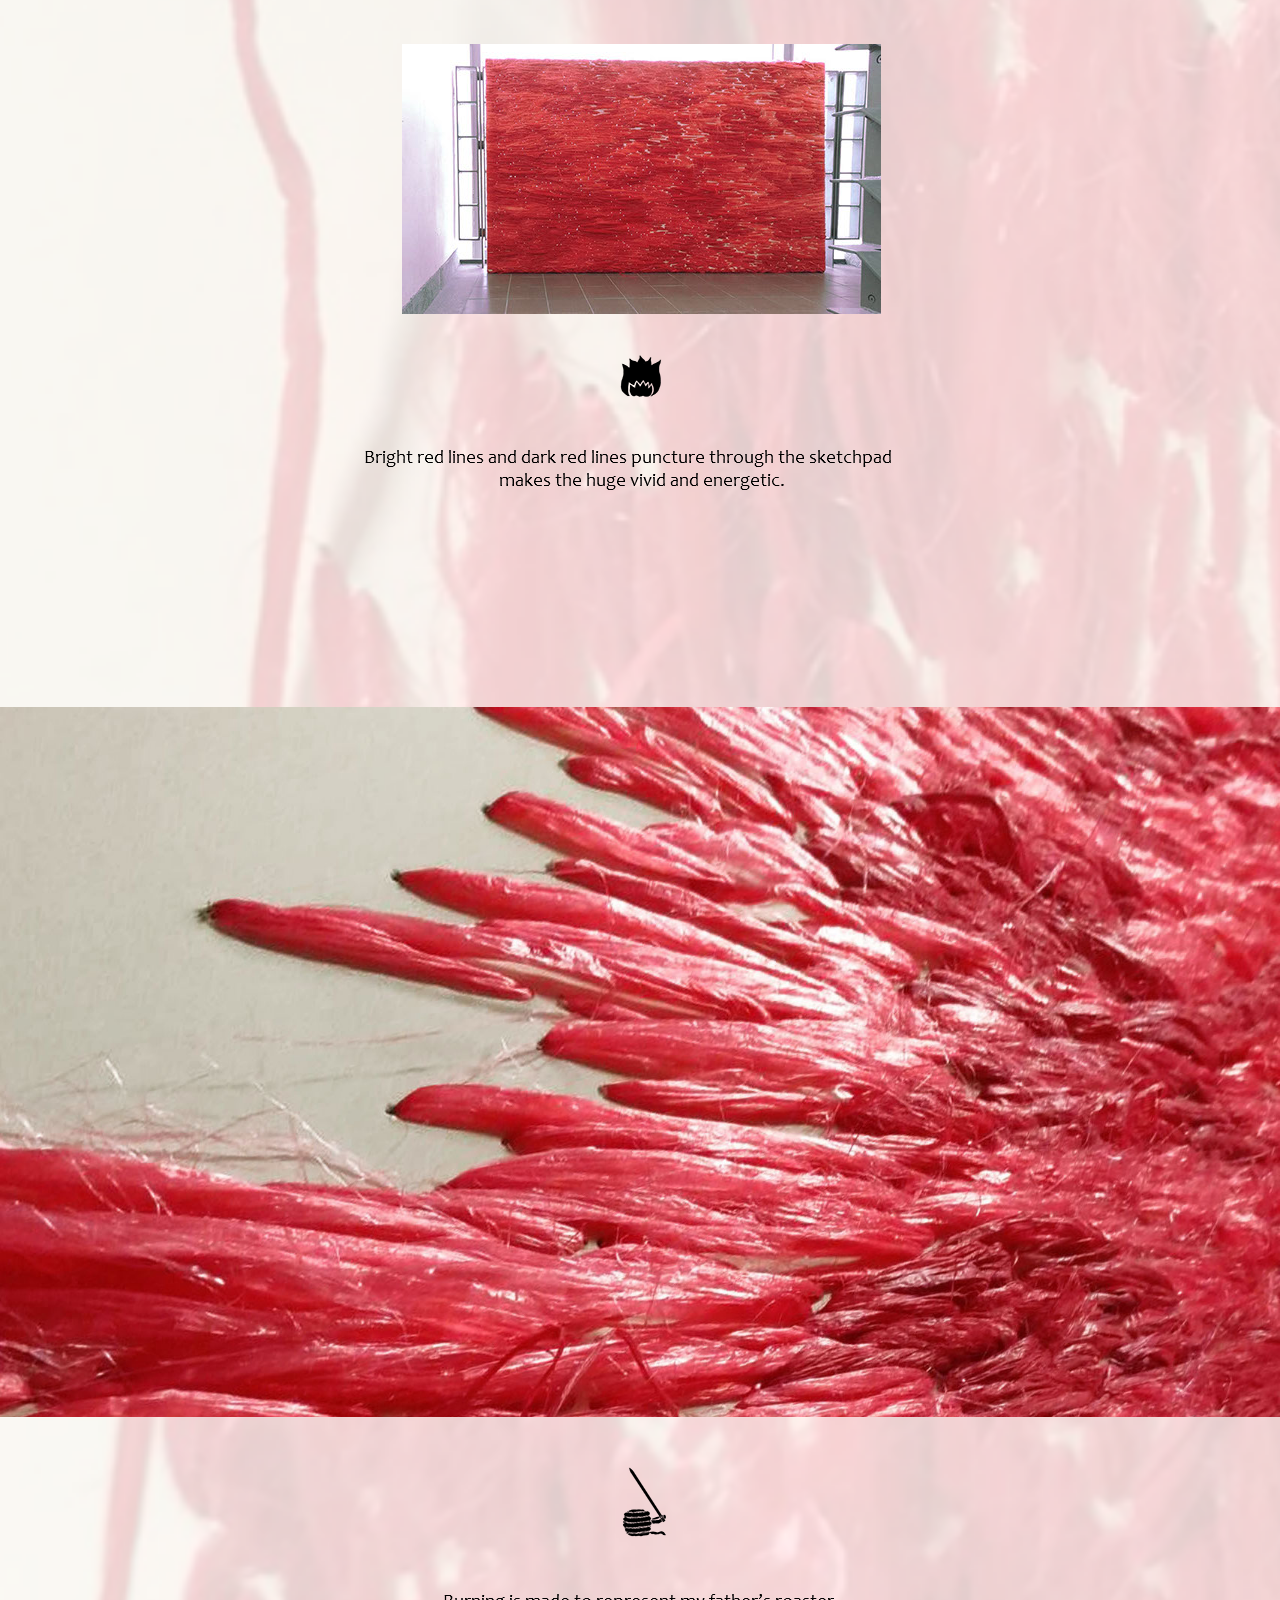
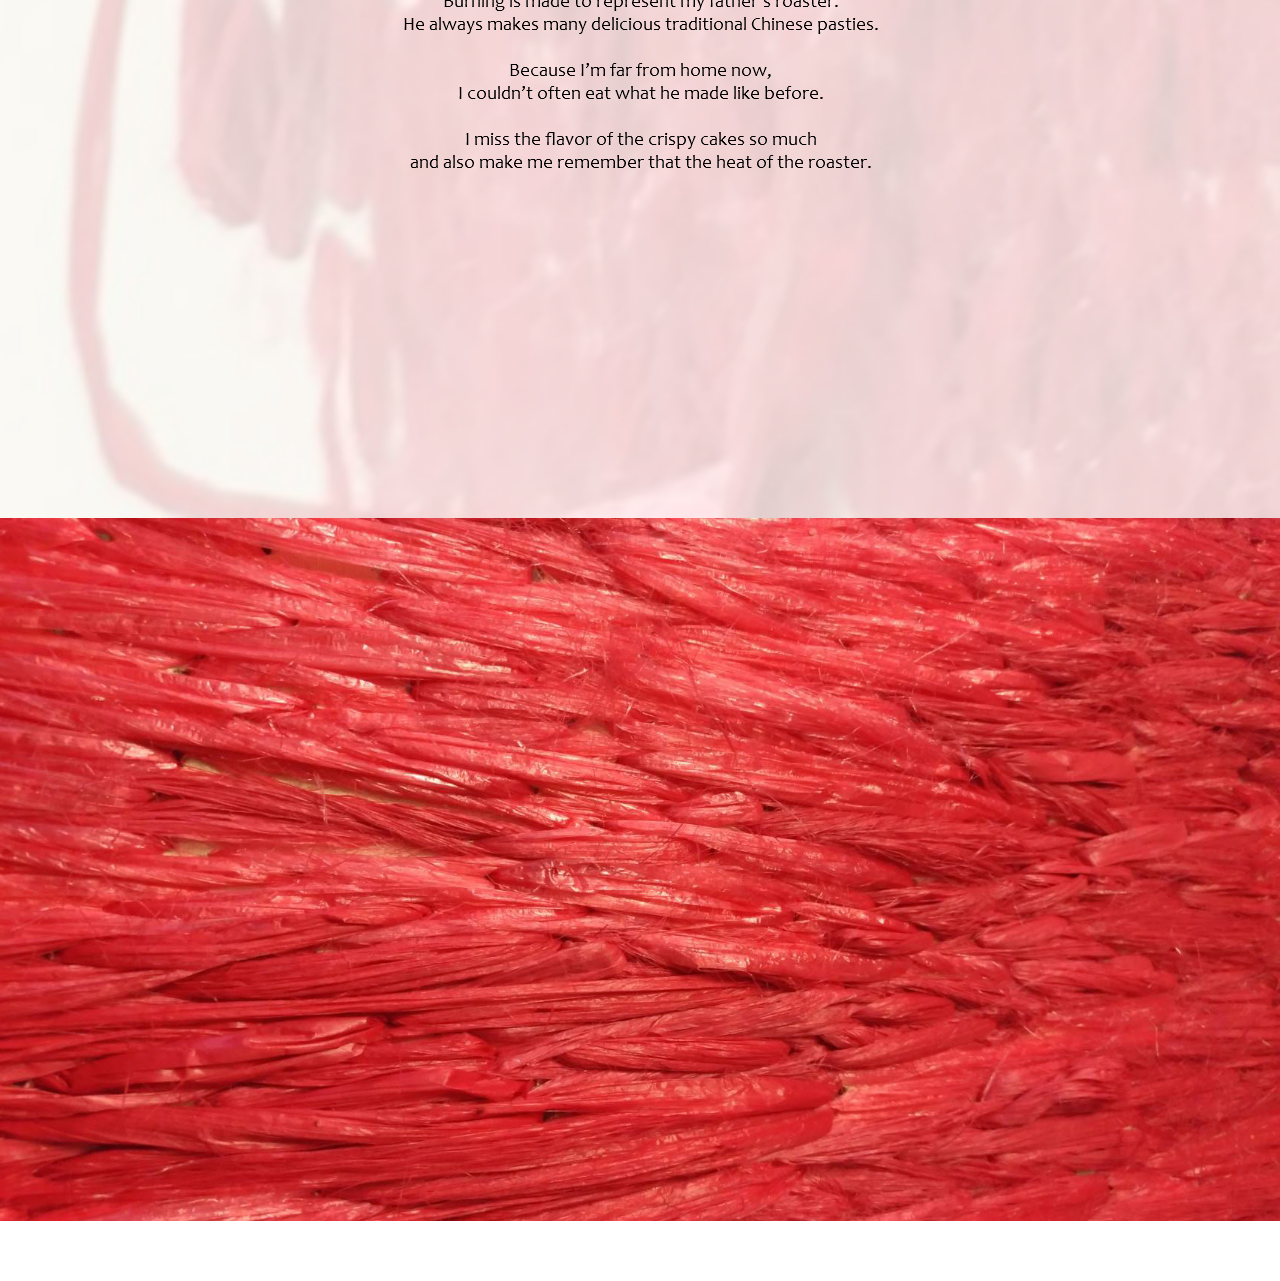
==== commit 5d78e035: "new" ====
--- a/index.html
+++ b/index.html
@@ -13,9 +13,10 @@
 if(typeof Muse == "undefined") window.Muse = {}; window.Muse.assets = {"required":["museutils.js", "museconfig.js", "jquery.musepolyfill.bgsize.js", "jquery.watch.js", "require.js", "index.css"], "outOfDate":[]};
 </script>
   
-  <title>Home</title>
+  <link rel="shortcut icon" href="images/burning-favicon.ico?crc=3907571771"/>
+  <title>Burning</title>
   <!-- CSS -->
-  <link rel="stylesheet" type="text/css" href="css/site_global.css?crc=444006867"/>
+  <link rel="stylesheet" type="text/css" href="css/site_global.css?crc=4085801442"/>
   <link rel="stylesheet" type="text/css" href="css/index.css?crc=385907934" id="pagesheet"/>
    </head>
  <body>
@@ -39,7 +40,7 @@
         </div>
         <img class="colelem" id="u161-4" alt="By the wind blowing, lines fly like real fire." width="354" height="23" src="images/u161-4.png?crc=408911544" data-hidpi-src="images/u161-4_2x.png?crc=4045115780"/><!-- rasterized frame -->
         <div class="clip_frame colelem" id="u182"><!-- image -->
-         <img class="block" id="u182_img" src="images/1.jpg?crc=3986787489" data-hidpi-src="images/1_2x.jpg?crc=3942257270" alt="" width="479" height="270"/>
+         <img class="block" id="u182_img" src="images/1.jpg?crc=3939818825" data-hidpi-src="images/1_2x.jpg?crc=269540912" alt="" width="479" height="270"/>
         </div>
         <div class="clip_frame colelem" id="u192"><!-- image -->
          <img class="block" id="u192_img" src="images/icon2.png?crc=233760081" data-hidpi-src="images/icon2_2x.png?crc=290588775" alt="" width="112" height="112"/>
--- a/css/site_global.css
+++ b/css/site_global.css
@@ -1 +1 @@
-html{min-height:100%;min-width:100%;-ms-text-size-adjust:none;}body,div,dl,dt,dd,ul,ol,li,nav,h1,h2,h3,h4,h5,h6,pre,code,form,fieldset,legend,input,button,textarea,p,blockquote,th,td,a{margin:0px;padding:0px;border-width:0px;border-style:solid;border-color:transparent;-webkit-transform-origin:left top;-ms-transform-origin:left top;-o-transform-origin:left top;transform-origin:left top;background-repeat:no-repeat;}button.submit-btn{-moz-box-sizing:content-box;-webkit-box-sizing:content-box;box-sizing:content-box;}.transition{-webkit-transition-property:background-image,background-position,background-color,border-color,border-radius,color,font-size,font-style,font-weight,letter-spacing,line-height,text-align,box-shadow,text-shadow,opacity;transition-property:background-image,background-position,background-color,border-color,border-radius,color,font-size,font-style,font-weight,letter-spacing,line-height,text-align,box-shadow,text-shadow,opacity;}.transition *{-webkit-transition:inherit;transition:inherit;}table{border-collapse:collapse;border-spacing:0px;}fieldset,img{border:0px;border-style:solid;-webkit-transform-origin:left top;-ms-transform-origin:left top;-o-transform-origin:left top;transform-origin:left top;}address,caption,cite,code,dfn,em,strong,th,var,optgroup{font-style:inherit;font-weight:inherit;}del,ins{text-decoration:none;}li{list-style:none;}caption,th{text-align:left;}h1,h2,h3,h4,h5,h6{font-size:100%;font-weight:inherit;}input,button,textarea,select,optgroup,option{font-family:inherit;font-size:inherit;font-style:inherit;font-weight:inherit;}.form-grp input,.form-grp textarea{-webkit-appearance:none;-webkit-border-radius:0;}body{font-family:Arial, Helvetica Neue, Helvetica, sans-serif;text-align:left;font-size:14px;line-height:17px;word-wrap:break-word;text-rendering:optimizeLegibility;-moz-font-feature-settings:'liga';-ms-font-feature-settings:'liga';-webkit-font-feature-settings:'liga';font-feature-settings:'liga';}a:link{color:#0000FF;text-decoration:underline;}a:visited{color:#800080;text-decoration:underline;}a:hover{color:#0000FF;text-decoration:underline;}a:active{color:#EE0000;text-decoration:underline;}a.nontext{color:black;text-decoration:none;font-style:normal;font-weight:normal;}.normal_text{color:#000000;direction:ltr;font-family:Arial, Helvetica Neue, Helvetica, sans-serif;font-size:14px;font-style:normal;font-weight:normal;letter-spacing:0px;line-height:17px;text-align:left;text-decoration:none;text-indent:0px;text-transform:none;vertical-align:0px;padding:0px;}.list0 li:before{position:absolute;right:100%;letter-spacing:0px;text-decoration:none;font-weight:normal;font-style:normal;}.rtl-list li:before{right:auto;left:100%;}.nls-None > li:before,.nls-None .list3 > li:before,.nls-None .list6 > li:before{margin-right:6px;content:'•';}.nls-None .list1 > li:before,.nls-None .list4 > li:before,.nls-None .list7 > li:before{margin-right:6px;content:'○';}.nls-None,.nls-None .list1,.nls-None .list2,.nls-None .list3,.nls-None .list4,.nls-None .list5,.nls-None .list6,.nls-None .list7,.nls-None .list8{padding-left:34px;}.nls-None.rtl-list,.nls-None .list1.rtl-list,.nls-None .list2.rtl-list,.nls-None .list3.rtl-list,.nls-None .list4.rtl-list,.nls-None .list5.rtl-list,.nls-None .list6.rtl-list,.nls-None .list7.rtl-list,.nls-None .list8.rtl-list{padding-left:0px;padding-right:34px;}.nls-None .list2 > li:before,.nls-None .list5 > li:before,.nls-None .list8 > li:before{margin-right:6px;content:'-';}.nls-None.rtl-list > li:before,.nls-None .list1.rtl-list > li:before,.nls-None .list2.rtl-list > li:before,.nls-None .list3.rtl-list > li:before,.nls-None .list4.rtl-list > li:before,.nls-None .list5.rtl-list > li:before,.nls-None .list6.rtl-list > li:before,.nls-None .list7.rtl-list > li:before,.nls-None .list8.rtl-list > li:before{margin-right:0px;margin-left:6px;}.TabbedPanelsTab{white-space:nowrap;}.MenuBar .MenuBarView,.MenuBar .SubMenuView{display:block;list-style:none;}.MenuBar .SubMenu{display:none;position:absolute;}.NoWrap{white-space:nowrap;word-wrap:normal;}.rootelem{margin-left:auto;margin-right:auto;}.colelem{display:inline;float:left;clear:both;}.clearfix:after{content:"\0020";visibility:hidden;display:block;height:0px;clear:both;}*:first-child+html .clearfix{zoom:1;}.clip_frame{overflow:hidden;}.popup_anchor{position:relative;width:0px;height:0px;}.allow_click_through *{pointer-events:auto;}.popup_element{z-index:100000;}.svg{display:block;vertical-align:top;}span.wrap{content:'';clear:left;display:block;}span.actAsInlineDiv{display:inline-block;}.position_content,.excludeFromNormalFlow{float:left;}.preload_images{position:absolute;overflow:hidden;left:-9999px;top:-9999px;height:1px;width:1px;}.preload{height:1px;width:1px;}.animateStates{-webkit-transition:0.3s ease-in-out;-moz-transition:0.3s ease-in-out;-o-transition:0.3s ease-in-out;transition:0.3s ease-in-out;}[data-whatinput="mouse"] *:focus,[data-whatinput="touch"] *:focus,input:focus,textarea:focus{outline:none;}textarea{resize:none;overflow:auto;}.allow_click_through,.fld-prompt{pointer-events:none;}.wrapped-input{position:absolute;top:0px;left:0px;background:transparent;border:none;}.submit-btn{z-index:50000;cursor:pointer;}.anchor_item{width:22px;height:18px;}.MenuBar .SubMenuVisible,.MenuBarVertical .SubMenuVisible,.MenuBar .SubMenu .SubMenuVisible,.popup_element.Active,span.actAsPara,.actAsDiv,a.nonblock.nontext,img.block{display:block;}.widget_invisible,.js .invi,.js .mse_pre_init{visibility:hidden;}.ose_ei{visibility:hidden;z-index:0;}.no_vert_scroll{overflow-y:hidden;}.always_vert_scroll{overflow-y:scroll;}.always_horz_scroll{overflow-x:scroll;}.fullscreen{overflow:hidden;left:0px;top:0px;position:fixed;height:100%;width:100%;-moz-box-sizing:border-box;-webkit-box-sizing:border-box;-ms-box-sizing:border-box;box-sizing:border-box;}.fullwidth{position:absolute;}.borderbox{-moz-box-sizing:border-box;-webkit-box-sizing:border-box;-ms-box-sizing:border-box;box-sizing:border-box;}.scroll_wrapper{position:absolute;overflow:auto;left:0px;right:0px;top:0px;bottom:0px;padding-top:0px;padding-bottom:0px;margin-top:0px;margin-bottom:0px;}.browser_width > *{position:absolute;left:0px;right:0px;}.grpelem,.accordion_wrapper{display:inline;float:left;}.fld-checkbox input[type=checkbox],.fld-radiobutton input[type=radio]{position:absolute;overflow:hidden;clip:rect(0px, 0px, 0px, 0px);height:1px;width:1px;margin:-1px;padding:0px;border:0px;}.fld-checkbox input[type=checkbox] + label,.fld-radiobutton input[type=radio] + label{display:inline-block;background-repeat:no-repeat;cursor:pointer;float:left;width:100%;height:100%;}.pointer_cursor,.fld-recaptcha-mode,.fld-recaptcha-refresh,.fld-recaptcha-help{cursor:pointer;}p,h1,h2,h3,h4,h5,h6,ol,ul,span.actAsPara{max-height:1000000px;}.superscript{vertical-align:super;font-size:66%;line-height:0px;}.subscript{vertical-align:sub;font-size:66%;line-height:0px;}.horizontalSlideShow{-ms-touch-action:pan-y;touch-action:pan-y;}.verticalSlideShow{-ms-touch-action:pan-x;touch-action:pan-x;}.colelem100,.verticalspacer{clear:both;}.list0 li,.MenuBar .MenuItemContainer,.SlideShowContentPanel .fullscreen img,.css_verticalspacer .verticalspacer{position:relative;}.popup_element.Inactive,.js .disn,.js .an_invi,.hidden,.breakpoint{display:none;}#muse_css_mq{position:absolute;display:none;background-color:#FFFFFE;}.fluid_height_spacer{width:0.01px;}.muse_check_css{display:none;position:fixed;}@media screen and (-webkit-min-device-pixel-ratio:0){body{text-rendering:auto;}}+html{min-height:100%;min-width:100%;-ms-text-size-adjust:none;}body,div,dl,dt,dd,ul,ol,li,nav,h1,h2,h3,h4,h5,h6,pre,code,form,fieldset,legend,input,button,textarea,p,blockquote,th,td,a{margin:0px;padding:0px;border-width:0px;border-style:solid;border-color:transparent;-webkit-transform-origin:left top;-ms-transform-origin:left top;-o-transform-origin:left top;transform-origin:left top;background-repeat:no-repeat;}button.submit-btn{-moz-box-sizing:content-box;-webkit-box-sizing:content-box;box-sizing:content-box;}.transition{-webkit-transition-property:background-image,background-position,background-color,border-color,border-radius,color,font-size,font-style,font-weight,letter-spacing,line-height,text-align,box-shadow,text-shadow,opacity;transition-property:background-image,background-position,background-color,border-color,border-radius,color,font-size,font-style,font-weight,letter-spacing,line-height,text-align,box-shadow,text-shadow,opacity;}.transition *{-webkit-transition:inherit;transition:inherit;}table{border-collapse:collapse;border-spacing:0px;}fieldset,img{border:0px;border-style:solid;-webkit-transform-origin:left top;-ms-transform-origin:left top;-o-transform-origin:left top;transform-origin:left top;}address,caption,cite,code,dfn,em,strong,th,var,optgroup{font-style:inherit;font-weight:inherit;}del,ins{text-decoration:none;}li{list-style:none;}caption,th{text-align:left;}h1,h2,h3,h4,h5,h6{font-size:100%;font-weight:inherit;}input,button,textarea,select,optgroup,option{font-family:inherit;font-size:inherit;font-style:inherit;font-weight:inherit;}.form-grp input,.form-grp textarea{-webkit-appearance:none;-webkit-border-radius:0;}body{font-family:Arial, Helvetica Neue, Helvetica, sans-serif;text-align:left;font-size:14px;line-height:17px;word-wrap:break-word;text-rendering:optimizeLegibility;-moz-font-feature-settings:'liga';-ms-font-feature-settings:'liga';-webkit-font-feature-settings:'liga';font-feature-settings:'liga';}a{color:inherit;text-decoration:inherit;}a:link{color:#0000FF;text-decoration:underline;}a:visited{color:#800080;text-decoration:underline;}a:hover{color:#0000FF;text-decoration:underline;}a:active{color:#EE0000;text-decoration:underline;}a.nontext{color:black;text-decoration:none;font-style:normal;font-weight:normal;}.normal_text{color:#000000;direction:ltr;font-family:Arial, Helvetica Neue, Helvetica, sans-serif;font-size:14px;font-style:normal;font-weight:normal;letter-spacing:0px;line-height:17px;text-align:left;text-decoration:none;text-indent:0px;text-transform:none;vertical-align:0px;padding:0px;}.list0 li:before{position:absolute;right:100%;letter-spacing:0px;text-decoration:none;font-weight:normal;font-style:normal;}.rtl-list li:before{right:auto;left:100%;}.nls-None > li:before,.nls-None .list3 > li:before,.nls-None .list6 > li:before{margin-right:6px;content:'•';}.nls-None .list1 > li:before,.nls-None .list4 > li:before,.nls-None .list7 > li:before{margin-right:6px;content:'○';}.nls-None,.nls-None .list1,.nls-None .list2,.nls-None .list3,.nls-None .list4,.nls-None .list5,.nls-None .list6,.nls-None .list7,.nls-None .list8{padding-left:34px;}.nls-None.rtl-list,.nls-None .list1.rtl-list,.nls-None .list2.rtl-list,.nls-None .list3.rtl-list,.nls-None .list4.rtl-list,.nls-None .list5.rtl-list,.nls-None .list6.rtl-list,.nls-None .list7.rtl-list,.nls-None .list8.rtl-list{padding-left:0px;padding-right:34px;}.nls-None .list2 > li:before,.nls-None .list5 > li:before,.nls-None .list8 > li:before{margin-right:6px;content:'-';}.nls-None.rtl-list > li:before,.nls-None .list1.rtl-list > li:before,.nls-None .list2.rtl-list > li:before,.nls-None .list3.rtl-list > li:before,.nls-None .list4.rtl-list > li:before,.nls-None .list5.rtl-list > li:before,.nls-None .list6.rtl-list > li:before,.nls-None .list7.rtl-list > li:before,.nls-None .list8.rtl-list > li:before{margin-right:0px;margin-left:6px;}.TabbedPanelsTab{white-space:nowrap;}.MenuBar .MenuBarView,.MenuBar .SubMenuView{display:block;list-style:none;}.MenuBar .SubMenu{display:none;position:absolute;}.NoWrap{white-space:nowrap;word-wrap:normal;}.rootelem{margin-left:auto;margin-right:auto;}.colelem{display:inline;float:left;clear:both;}.clearfix:after{content:"\0020";visibility:hidden;display:block;height:0px;clear:both;}*:first-child+html .clearfix{zoom:1;}.clip_frame{overflow:hidden;}.popup_anchor{position:relative;width:0px;height:0px;}.allow_click_through *{pointer-events:auto;}.popup_element{z-index:100000;}.svg{display:block;vertical-align:top;}span.wrap{content:'';clear:left;display:block;}span.actAsInlineDiv{display:inline-block;}.position_content,.excludeFromNormalFlow{float:left;}.preload_images{position:absolute;overflow:hidden;left:-9999px;top:-9999px;height:1px;width:1px;}.preload{height:1px;width:1px;}.animateStates{-webkit-transition:0.3s ease-in-out;-moz-transition:0.3s ease-in-out;-o-transition:0.3s ease-in-out;transition:0.3s ease-in-out;}[data-whatinput="mouse"] *:focus,[data-whatinput="touch"] *:focus,input:focus,textarea:focus{outline:none;}textarea{resize:none;overflow:auto;}.allow_click_through,.fld-prompt{pointer-events:none;}.wrapped-input{position:absolute;top:0px;left:0px;background:transparent;border:none;}.submit-btn{z-index:50000;cursor:pointer;}.anchor_item{width:22px;height:18px;}.MenuBar .SubMenuVisible,.MenuBarVertical .SubMenuVisible,.MenuBar .SubMenu .SubMenuVisible,.popup_element.Active,span.actAsPara,.actAsDiv,a.nonblock.nontext,img.block{display:block;}.widget_invisible,.js .invi,.js .mse_pre_init{visibility:hidden;}.ose_ei{visibility:hidden;z-index:0;}.no_vert_scroll{overflow-y:hidden;}.always_vert_scroll{overflow-y:scroll;}.always_horz_scroll{overflow-x:scroll;}.fullscreen{overflow:hidden;left:0px;top:0px;position:fixed;height:100%;width:100%;-moz-box-sizing:border-box;-webkit-box-sizing:border-box;-ms-box-sizing:border-box;box-sizing:border-box;}.fullwidth{position:absolute;}.borderbox{-moz-box-sizing:border-box;-webkit-box-sizing:border-box;-ms-box-sizing:border-box;box-sizing:border-box;}.scroll_wrapper{position:absolute;overflow:auto;left:0px;right:0px;top:0px;bottom:0px;padding-top:0px;padding-bottom:0px;margin-top:0px;margin-bottom:0px;}.browser_width > *{position:absolute;left:0px;right:0px;}.grpelem,.accordion_wrapper{display:inline;float:left;}.fld-checkbox input[type=checkbox],.fld-radiobutton input[type=radio]{position:absolute;overflow:hidden;clip:rect(0px, 0px, 0px, 0px);height:1px;width:1px;margin:-1px;padding:0px;border:0px;}.fld-checkbox input[type=checkbox] + label,.fld-radiobutton input[type=radio] + label{display:inline-block;background-repeat:no-repeat;cursor:pointer;float:left;width:100%;height:100%;}.pointer_cursor,.fld-recaptcha-mode,.fld-recaptcha-refresh,.fld-recaptcha-help{cursor:pointer;}p,h1,h2,h3,h4,h5,h6,ol,ul,span.actAsPara{max-height:1000000px;}.superscript{vertical-align:super;font-size:66%;line-height:0px;}.subscript{vertical-align:sub;font-size:66%;line-height:0px;}.horizontalSlideShow{-ms-touch-action:pan-y;touch-action:pan-y;}.verticalSlideShow{-ms-touch-action:pan-x;touch-action:pan-x;}.colelem100,.verticalspacer{clear:both;}.list0 li,.MenuBar .MenuItemContainer,.SlideShowContentPanel .fullscreen img,.css_verticalspacer .verticalspacer{position:relative;}.popup_element.Inactive,.js .disn,.js .an_invi,.hidden,.breakpoint{display:none;}#muse_css_mq{position:absolute;display:none;background-color:#FFFFFE;}.fluid_height_spacer{width:0.01px;}.muse_check_css{display:none;position:fixed;}@media screen and (-webkit-min-device-pixel-ratio:0){body{text-rendering:auto;}}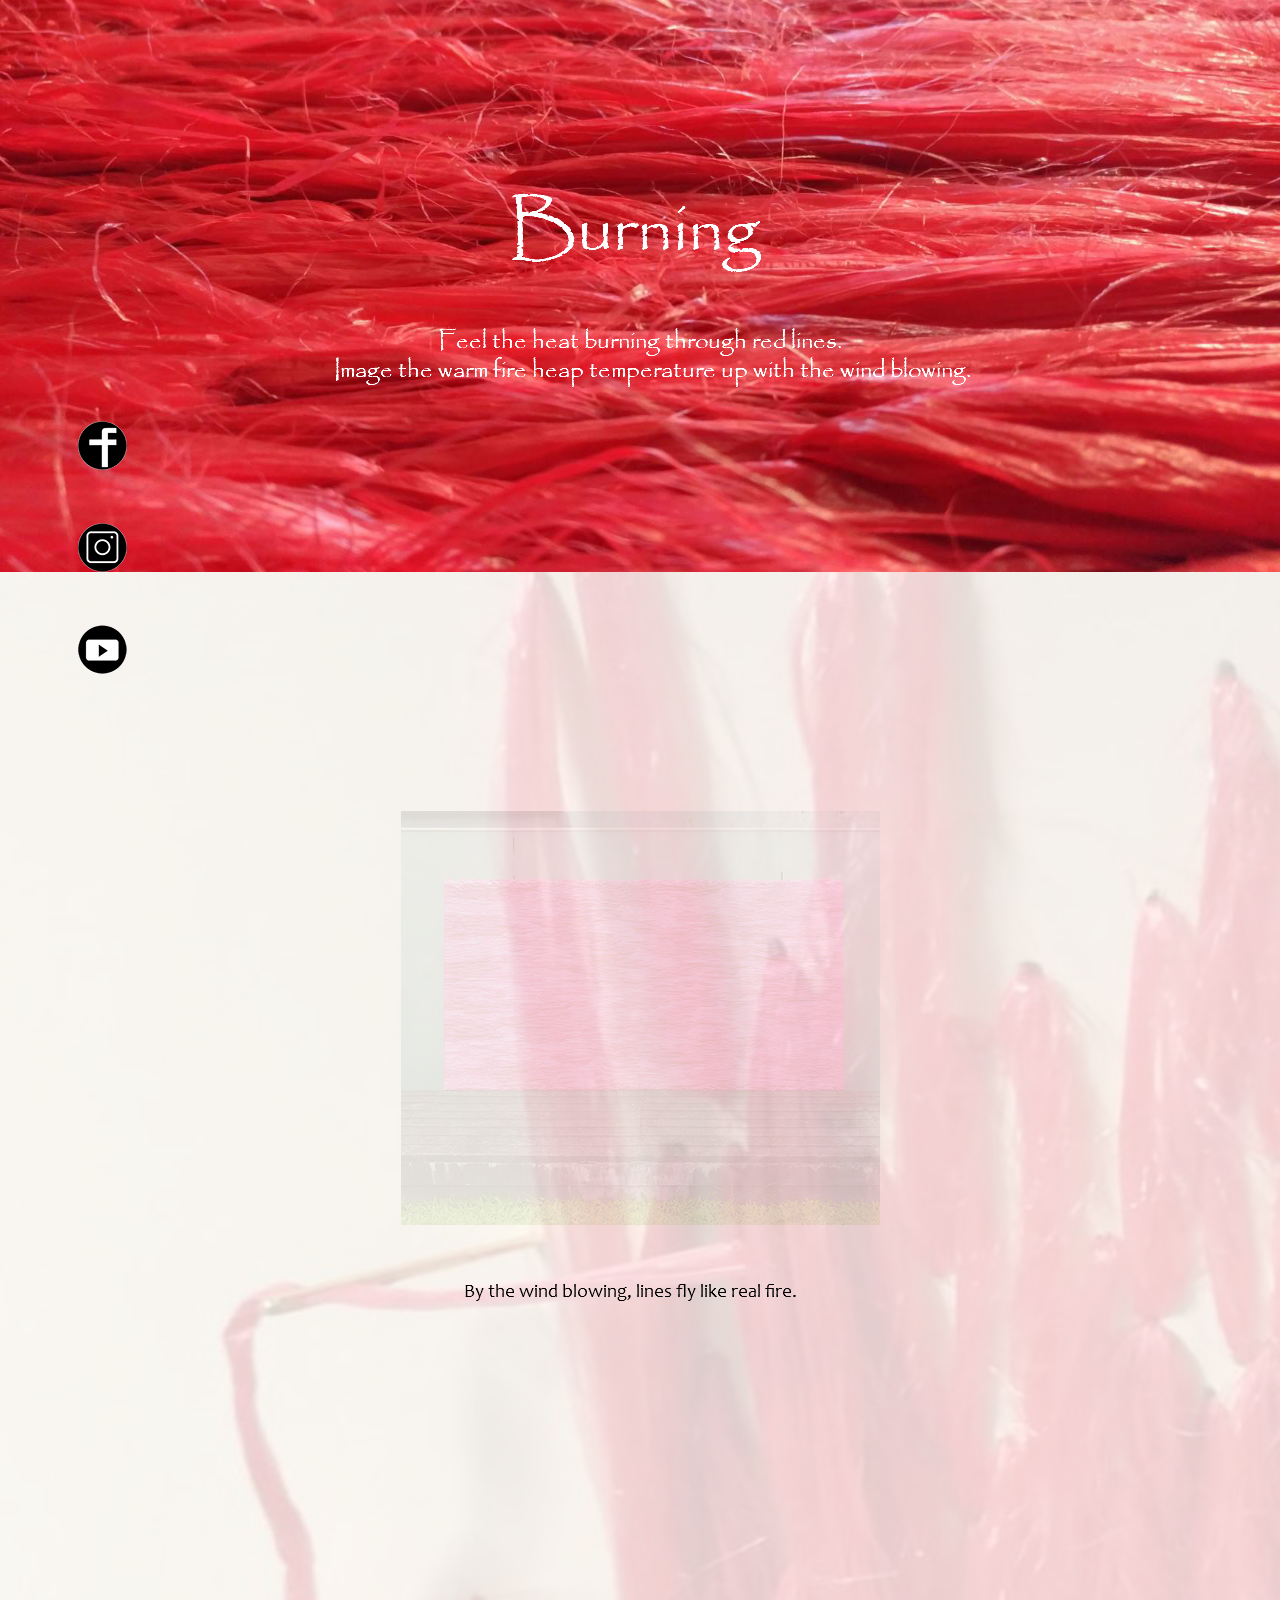
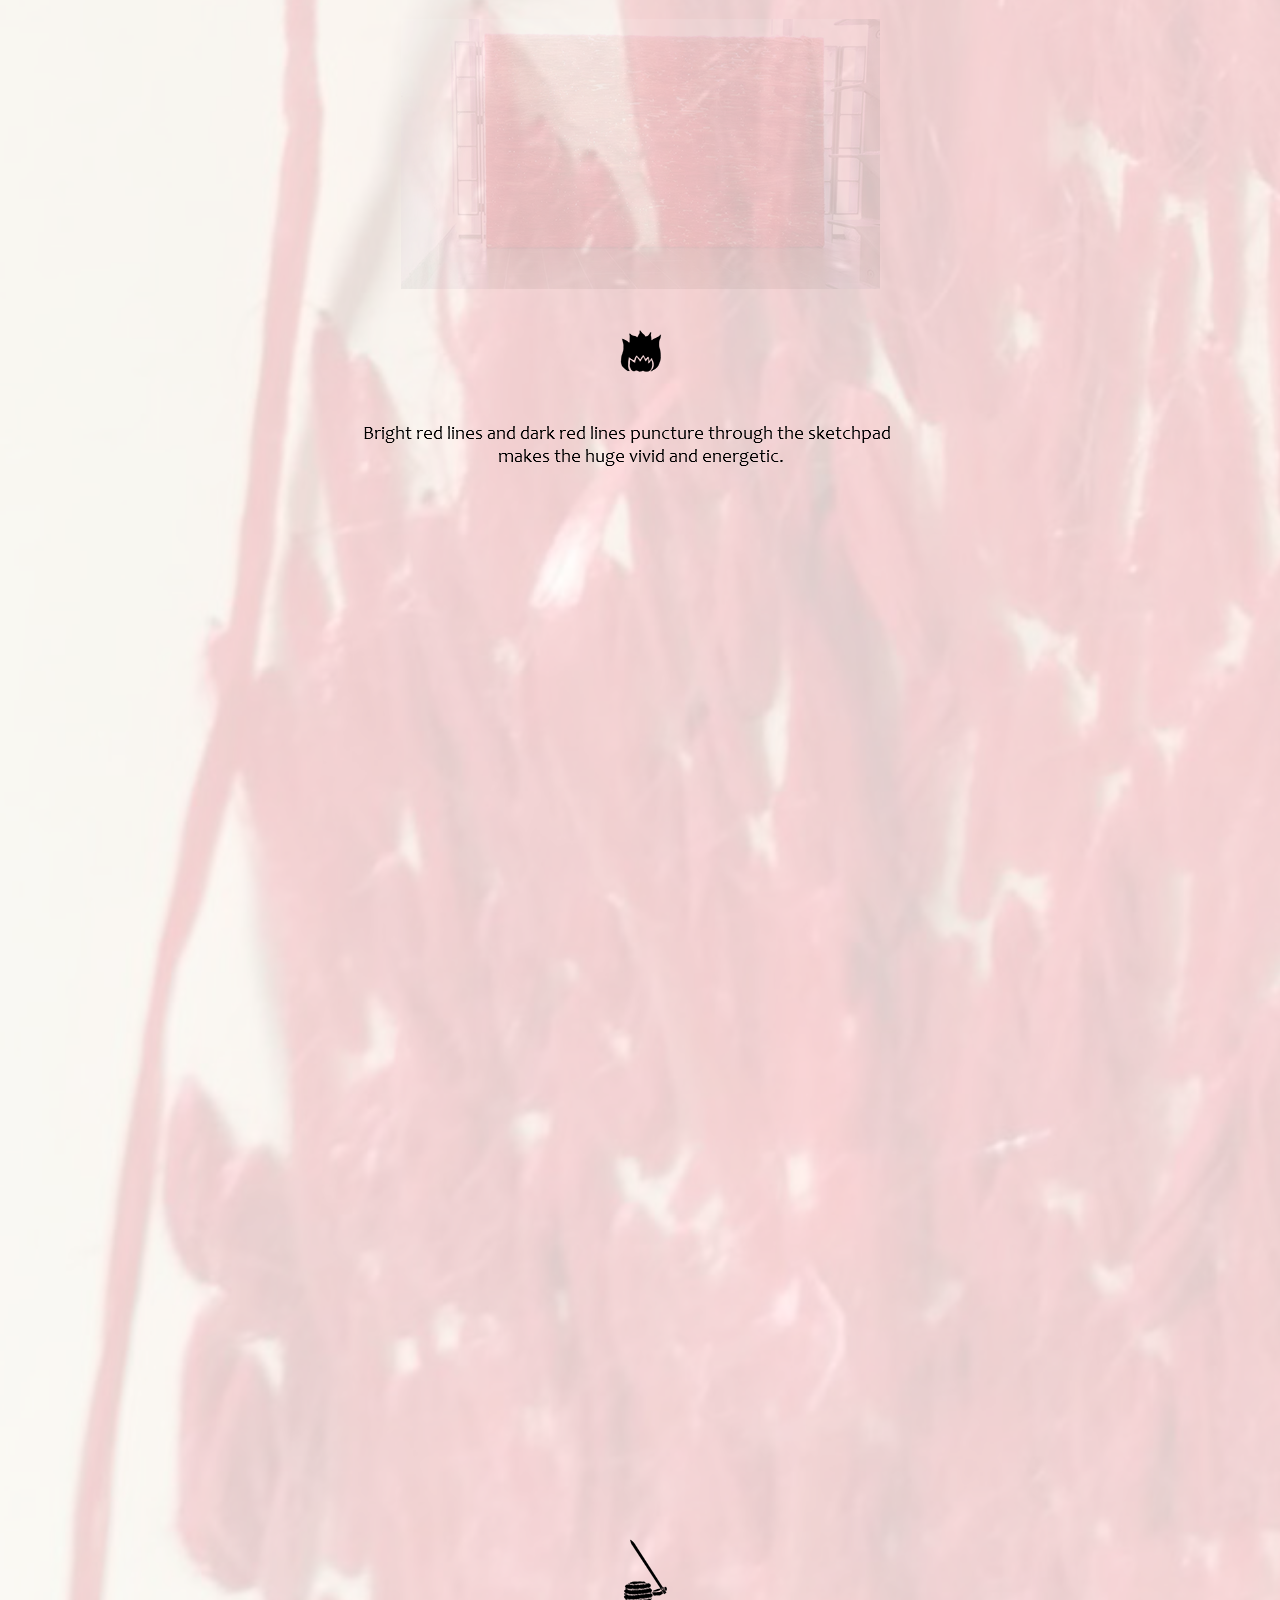
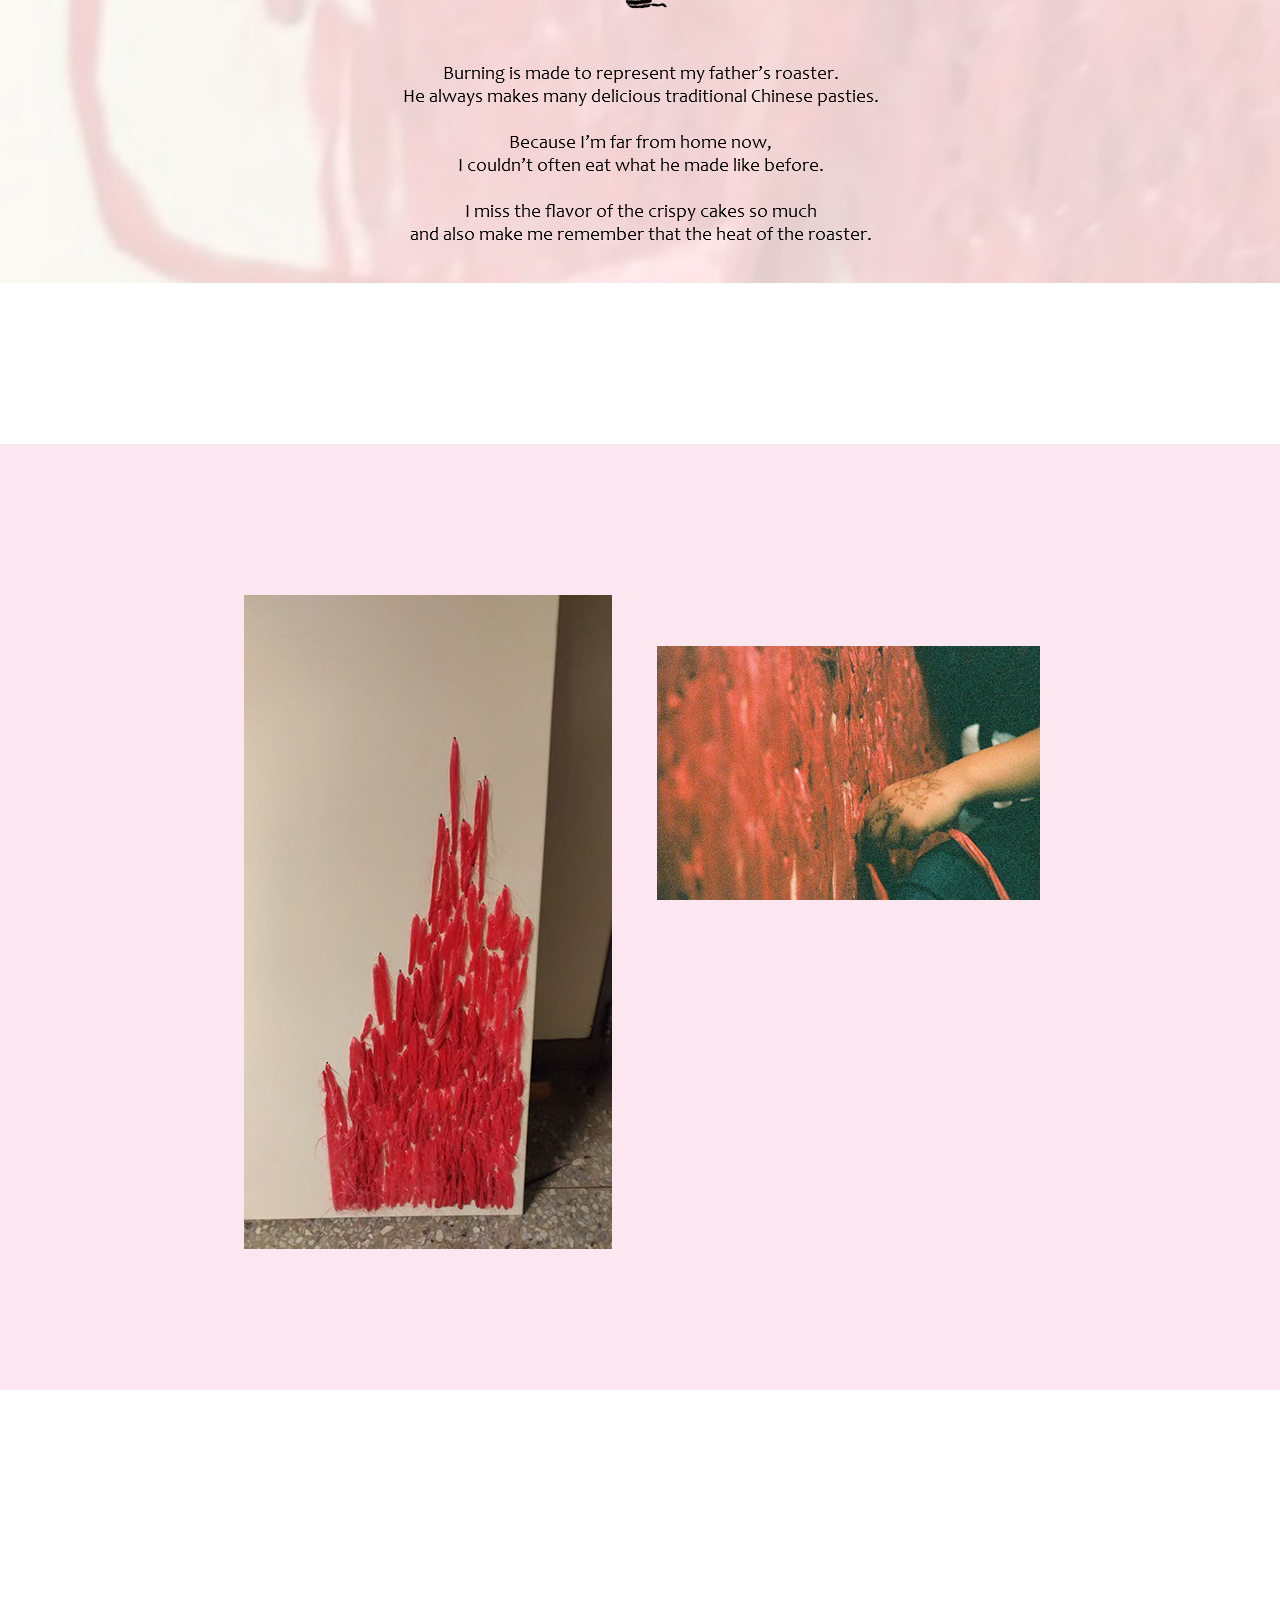
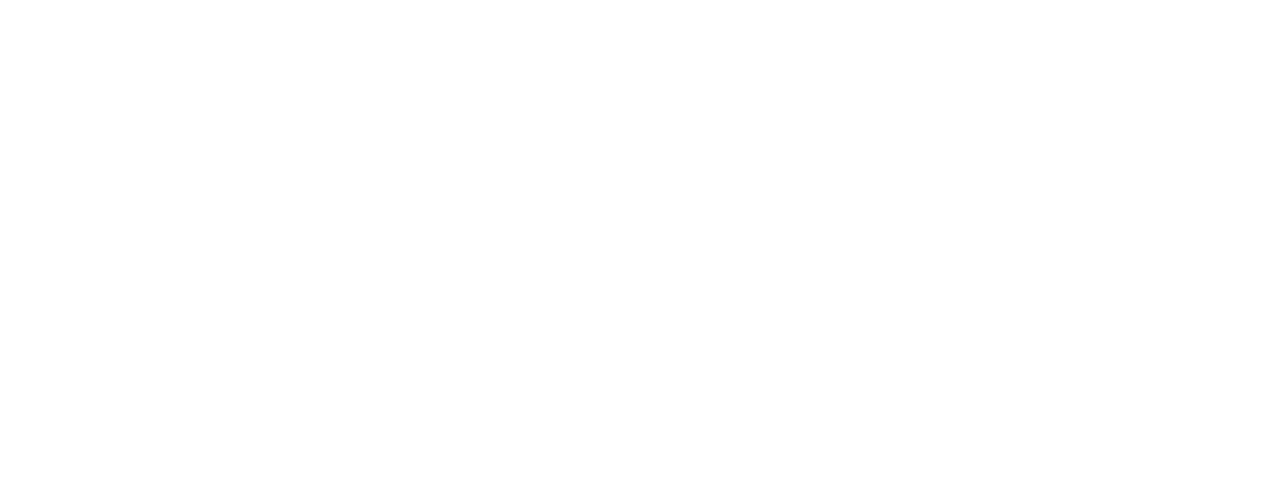
==== commit ff1abbb8: "nn" ====
--- a/index.html
+++ b/index.html
@@ -10,57 +10,121 @@
 document.documentElement.className = document.documentElement.className.replace(/\bnojs\b/g, 'js');
 
 // Check that all required assets are uploaded and up-to-date
-if(typeof Muse == "undefined") window.Muse = {}; window.Muse.assets = {"required":["museutils.js", "museconfig.js", "jquery.musepolyfill.bgsize.js", "jquery.watch.js", "require.js", "index.css"], "outOfDate":[]};
+if(typeof Muse == "undefined") window.Muse = {}; window.Muse.assets = {"required":["museutils.js", "museconfig.js", "jquery.musepolyfill.bgsize.js", "jquery.watch.js", "webpro.js", "musewpslideshow.js", "jquery.museoverlay.js", "touchswipe.js", "jquery.scrolleffects.js", "require.js", "index.css"], "outOfDate":[]};
 </script>
   
-  <link rel="shortcut icon" href="images/burning-favicon.ico?crc=3907571771"/>
+  <link rel="shortcut icon" href="images/burning-favicon.ico?crc=470199630"/>
   <title>Burning</title>
   <!-- CSS -->
   <link rel="stylesheet" type="text/css" href="css/site_global.css?crc=4085801442"/>
-  <link rel="stylesheet" type="text/css" href="css/index.css?crc=385907934" id="pagesheet"/>
+  <link rel="stylesheet" type="text/css" href="css/index.css?crc=3840258798" id="pagesheet"/>
    </head>
  <body>
 
   <div class="clearfix" id="page"><!-- group -->
-   <div class="clearfix grpelem" id="pu126-4"><!-- column -->
-    <img class="colelem" id="u126-4" alt="Burning" width="262" height="92" src="images/u126-4.png?crc=3910155719" data-hidpi-src="images/u126-4_2x.png?crc=332086193"/><!-- rasterized frame -->
-    <img class="colelem" id="u133-8" alt="Feel the heat burning through red lines. Image the warm fire heap temperature up with the wind blowing. " width="691" height="187" src="images/u133-8.png?crc=3925235910" data-hidpi-src="images/u133-8_2x.png?crc=25159462"/><!-- rasterized frame -->
-    <div class="browser_width colelem" id="u269-bw">
-     <div class="museBGSize" id="u269"><!-- simple frame --></div>
+   <div class="clearfix grpelem" id="pu2350-4"><!-- column -->
+    <img class="colelem" id="u2350-4" alt="Burning" width="262" height="92" src="images/u2350-4.png?crc=3910155719" data-hidpi-src="images/u2350-4_2x.png?crc=332086193"/><!-- rasterized frame -->
+    <div class="clearfix colelem" id="pu2385"><!-- group -->
+     <div class="browser_width grpelem" id="u2385-bw">
+      <div class="museBGSize" id="u2385"><!-- simple frame --></div>
+     </div>
+     <div class="browser_width grpelem" id="u2388-bw">
+      <div class="museBGSize ose_pre_init" id="u2388"><!-- simple frame --></div>
+     </div>
+     <img class="grpelem" id="u2731-8" alt="Feel the heat burning through red lines. Image the warm fire heap temperature up with the wind blowing. " width="691" height="187" src="images/u2731-8.png?crc=3925235910" data-hidpi-src="images/u2731-8_2x.png?crc=25159462"/><!-- rasterized frame -->
     </div>
    </div>
-   <div class="verticalspacer" data-offset-top="3017" data-content-above-spacer="3017" data-content-below-spacer="839"></div>
-   <div class="clearfix grpelem" id="ppu261"><!-- column -->
-    <div class="clearfix colelem" id="pu261"><!-- group -->
-     <div class="browser_width grpelem" id="u261-bw">
-      <div class="museBGSize" id="u261"><!-- column -->
-       <div class="clearfix" id="u261_align_to_page">
-        <div class="clip_frame colelem" id="u138"><!-- image -->
-         <img class="block" id="u138_img" src="images/p_20171130_124237_vhdr_on.jpg?crc=3913895767" data-hidpi-src="images/p_20171130_124237_vhdr_on_2x.jpg?crc=459191574" alt="" width="479" height="414"/>
+   <div class="clearfix grpelem" id="pu2739"><!-- group -->
+    <a class="nonblock nontext museBGSize rounded-corners" id="u2739" href="https://www.facebook.com/hedy.wang.5"><!-- simple frame --></a>
+    <a class="nonblock nontext museBGSize rounded-corners" id="u2747" href="https://www.instagram.com/heidy_crochet/"><!-- simple frame --></a>
+    <a class="nonblock nontext museBGSize rounded-corners" id="u2755" href="https://www.youtube.com/user/typs94016"><!-- simple frame --></a>
+   </div>
+   <div class="verticalspacer" data-offset-top="3642" data-content-above-spacer="5060" data-content-below-spacer="1645"></div>
+   <div class="clearfix grpelem" id="pu2349"><!-- column -->
+    <div class="browser_width colelem" id="u2349-bw">
+     <div class="museBGSize" id="u2349"><!-- simple frame --></div>
+    </div>
+    <div class="clip_frame ose_pre_init colelem" id="u2358"><!-- image -->
+     <img class="block" id="u2358_img" src="images/p_20171130_124237_vhdr_on.jpg?crc=3913895767" data-hidpi-src="images/p_20171130_124237_vhdr_on_2x.jpg?crc=459191574" alt="" width="479" height="414"/>
+    </div>
+    <img class="colelem" id="u2360-4" alt="By the wind blowing, lines fly like real fire." width="354" height="23" src="images/u2360-4.png?crc=408911544" data-hidpi-src="images/u2360-4_2x.png?crc=4045115780"/><!-- rasterized frame -->
+    <div class="clip_frame ose_pre_init colelem" id="u2362"><!-- image -->
+     <img class="block" id="u2362_img" src="images/1.jpg?crc=3939818825" data-hidpi-src="images/1_2x.jpg?crc=269540912" alt="" width="479" height="270"/>
+    </div>
+    <div class="clip_frame colelem" id="u2364"><!-- image -->
+     <img class="block" id="u2364_img" src="images/icon2.png?crc=233760081" data-hidpi-src="images/icon2_2x.png?crc=290588775" alt="" width="112" height="112"/>
+    </div>
+    <img class="colelem" id="u2361-6" alt="Bright red lines and dark red lines puncture through the sketchpad makes the huge vivid and energetic. " width="555" height="46" src="images/u2361-6.png?crc=310562560" data-hidpi-src="images/u2361-6_2x.png?crc=134063275"/><!-- rasterized frame -->
+    <div class="clip_frame colelem" id="u2392"><!-- image -->
+     <img class="block" id="u2392_img" src="images/icon1.png?crc=358183227" data-hidpi-src="images/icon1_2x.png?crc=182655268" alt="" width="116" height="116"/>
+    </div>
+    <img class="colelem" id="u2391-17" alt="Burning is made to represent my father’s roaster. He always makes many delicious traditional Chinese pasties. Because I’m far from home now, I couldn’t often eat what he made like before. I miss the flavor of the crispy cakes so much and also make me remember that the heat of the roaster. " width="485" height="207" src="images/u2391-17.png?crc=228381086" data-hidpi-src="images/u2391-17_2x.png?crc=3990130326"/><!-- rasterized frame -->
+    <div class="browser_width colelem" id="u2401-bw">
+     <div id="u2401"><!-- group -->
+      <div class="clearfix" id="u2401_align_to_page">
+       <div class="SlideShowWidget clearfix grpelem" id="slideshowu2404"><!-- none box -->
+        <div class="popup_anchor" id="u2441popup">
+         <div class="SlideShowContentPanel clearfix" id="u2441"><!-- stack box -->
+          <div class="SSSlide clip_frame grpelem" id="u2454"><!-- image -->
+           <img class="block ImageInclude" id="u2454_img" data-src="images/2.jpg?crc=4148770453" data-hidpi-src="images/2_2x.jpg?crc=4085015574" src="images/blank.gif?crc=4208392903" alt="" data-width="368" data-height="654"/>
+          </div>
+          <div class="SSSlide invi clip_frame grpelem" id="u2444"><!-- image -->
+           <img class="block ImageInclude" id="u2444_img" data-src="images/3.jpg?crc=3915594826" data-hidpi-src="images/3_2x.jpg?crc=264273514" src="images/blank.gif?crc=4208392903" alt="" data-width="368" data-height="654"/>
+          </div>
+          <div class="SSSlide invi clip_frame grpelem" id="u2446"><!-- image -->
+           <img class="block ImageInclude" id="u2446_img" data-src="images/4.jpg?crc=306292927" data-hidpi-src="images/4_2x.jpg?crc=113401996" src="images/blank.gif?crc=4208392903" alt="" data-width="368" data-height="654"/>
+          </div>
+          <div class="SSSlide invi clip_frame grpelem" id="u2442"><!-- image -->
+           <img class="block ImageInclude" id="u2442_img" data-src="images/5.jpg?crc=3911956987" data-hidpi-src="images/5_2x.jpg?crc=4239135195" src="images/blank.gif?crc=4208392903" alt="" data-width="368" data-height="654"/>
+          </div>
+          <div class="SSSlide invi clip_frame grpelem" id="u2452"><!-- image -->
+           <img class="block ImageInclude" id="u2452_img" data-src="images/6.jpg?crc=4287846557" data-hidpi-src="images/6_2x.jpg?crc=3840718459" src="images/blank.gif?crc=4208392903" alt="" data-width="368" data-height="654"/>
+          </div>
+          <div class="SSSlide invi clip_frame grpelem" id="u2450"><!-- image -->
+           <img class="block ImageInclude" id="u2450_img" data-src="images/7.jpg?crc=4135312667" data-hidpi-src="images/7_2x.jpg?crc=164320088" src="images/blank.gif?crc=4208392903" alt="" data-width="368" data-height="654"/>
+          </div>
+          <div class="SSSlide invi clip_frame grpelem" id="u2458"><!-- image -->
+           <img class="block ImageInclude" id="u2458_img" data-src="images/8.jpg?crc=66811474" data-hidpi-src="images/8_2x.jpg?crc=378195079" src="images/blank.gif?crc=4208392903" alt="" data-width="368" data-height="654"/>
+          </div>
+          <div class="SSSlide invi clip_frame grpelem" id="u2456"><!-- image -->
+           <img class="block ImageInclude" id="u2456_img" data-src="images/9.jpg?crc=3864356642" data-hidpi-src="images/9_2x.jpg?crc=162069638" src="images/blank.gif?crc=4208392903" alt="" data-width="368" data-height="654"/>
+          </div>
+          <div class="SSSlide invi clip_frame grpelem" id="u2448"><!-- image -->
+           <img class="block ImageInclude" id="u2448_img" data-src="images/10.jpg?crc=4190974410" data-hidpi-src="images/10_2x.jpg?crc=34254143" src="images/blank.gif?crc=4208392903" alt="" data-width="345" data-height="613"/>
+          </div>
+         </div>
         </div>
-        <img class="colelem" id="u161-4" alt="By the wind blowing, lines fly like real fire." width="354" height="23" src="images/u161-4.png?crc=408911544" data-hidpi-src="images/u161-4_2x.png?crc=4045115780"/><!-- rasterized frame -->
-        <div class="clip_frame colelem" id="u182"><!-- image -->
-         <img class="block" id="u182_img" src="images/1.jpg?crc=3939818825" data-hidpi-src="images/1_2x.jpg?crc=269540912" alt="" width="479" height="270"/>
+       </div>
+       <div class="SlideShowWidget clearfix grpelem" id="slideshowu2460"><!-- none box -->
+        <div class="popup_anchor" id="u2477popup">
+         <div class="SlideShowContentPanel clearfix" id="u2477"><!-- stack box -->
+          <div class="SSSlide clip_frame grpelem" id="u2482"><!-- image -->
+           <img class="block ImageInclude" id="u2482_img" data-src="images/9472340587442.jpg?crc=4109964620" data-hidpi-src="images/9472340587442_2x.jpg?crc=3787815918" src="images/blank.gif?crc=4208392903" alt="" data-width="383" data-height="254"/>
+          </div>
+          <div class="SSSlide invi clip_frame grpelem" id="u2478"><!-- image -->
+           <img class="block ImageInclude" id="u2478_img" data-src="images/9472341391920-crop-u2478.jpg?crc=4274429235" data-hidpi-src="images/9472341391920-crop-u2478_2x.jpg?crc=218810653" src="images/blank.gif?crc=4208392903" alt="" data-width="404" data-height="287"/>
+          </div>
+          <div class="SSSlide invi clip_frame grpelem" id="u2480"><!-- image -->
+           <img class="block ImageInclude" id="u2480_img" data-src="images/9472342170557.jpg?crc=3898012048" data-hidpi-src="images/9472342170557_2x.jpg?crc=466848213" src="images/blank.gif?crc=4208392903" alt="" data-width="383" data-height="254"/>
+          </div>
+         </div>
         </div>
-        <div class="clip_frame colelem" id="u192"><!-- image -->
-         <img class="block" id="u192_img" src="images/icon2.png?crc=233760081" data-hidpi-src="images/icon2_2x.png?crc=290588775" alt="" width="112" height="112"/>
-        </div>
-        <img class="colelem" id="u202-6" alt="Bright red lines and dark red lines puncture through the sketchpad makes the huge vivid and energetic. " width="555" height="46" src="images/u202-6.png?crc=310562560" data-hidpi-src="images/u202-6_2x.png?crc=134063275"/><!-- rasterized frame -->
-        <div class="clip_frame colelem" id="u215"><!-- image -->
-         <img class="block" id="u215_img" src="images/icon1.png?crc=358183227" data-hidpi-src="images/icon1_2x.png?crc=182655268" alt="" width="116" height="116"/>
-        </div>
-        <img class="colelem" id="u228-17" alt="Burning is made to represent my father’s roaster. He always makes many delicious traditional Chinese pasties. Because I’m far from home now, I couldn’t often eat what he made like before. I miss the flavor of the crispy cakes so much and also make me remember that the heat of the roaster. " width="485" height="207" src="images/u228-17.png?crc=228381086" data-hidpi-src="images/u228-17_2x.png?crc=3990130326"/><!-- rasterized frame -->
        </div>
       </div>
      </div>
-     <div class="browser_width grpelem" id="u250-bw">
-      <div class="museBGSize" id="u250"><!-- simple frame --></div>
-     </div>
     </div>
-    <div class="browser_width colelem" id="u280-bw">
-     <div class="museBGSize" id="u280"><!-- simple frame --></div>
+    <div class="browser_width colelem" id="u2674-bw">
+     <div class="museBGSize ose_pre_init" id="u2674"><!-- simple frame --></div>
     </div>
    </div>
+  </div>
+  <div class="preload_images">
+   <img class="preload" src="images/fbp.png?crc=4076951804" alt=""/>
+   <img class="preload" src="images/fbp_2x.png?crc=3845808290" alt=""/>
+   <img class="preload" src="images/igp.png?crc=4095871891" alt=""/>
+   <img class="preload" src="images/igp_2x.png?crc=4004108222" alt=""/>
+   <img class="preload" src="images/ytp.png?crc=3914053726" alt=""/>
+   <img class="preload" src="images/ytp_2x.png?crc=261120145" alt=""/>
   </div>
   <!-- Other scripts -->
   <script type="text/javascript">
@@ -73,7 +137,7 @@
 l[1]:null,l=l&&l[2]?l[2]:null;switch(l.toLowerCase()){case "css":k=k.replace(/\W/gi,"_").replace(/^([^a-z])/gi,"_$1");f.className+=" "+k;k=a(c(f,"color"));l=a(c(f,"backgroundColor"));k!=0||l!=0?(Muse.assets.required.splice(h,1),"undefined"!=typeof b[i]&&(k!=b[i]>>>24||l!=(b[i]&16777215))&&Muse.assets.outOfDate.push(i)):h++;f.className="version";break;case "js":h++;break;default:throw Error("Unsupported file type: "+l);}}d?d().jquery!="1.8.3"&&Muse.assets.outOfDate.push("jquery-1.8.3.min.js"):Muse.assets.required.push("jquery-1.8.3.min.js");
 f.parentNode.removeChild(f);if(Muse.assets.outOfDate.length||Muse.assets.required.length)f="伺服器上的某些檔案可能遺失或不正確。請清除瀏覽器快取後再試一次。若問題持續發生，請聯絡網站作者。",g&&Muse.assets.outOfDate.length&&(f+="\nOut of date: "+Muse.assets.outOfDate.join(",")),g&&Muse.assets.required.length&&(f+="\nMissing: "+Muse.assets.required.join(",")),suppressMissingFileError?(f+="\nUse SuppressMissingFileError key in AppPrefs.xml to show missing file error pop up.",console.log(f)):alert(f)};location&&location.search&&location.search.match&&location.search.match(/muse_debug/gi)?
 setTimeout(function(){g(!0)},5E3):g()}};
-var muse_init=function(){require.config({baseUrl:""});require(["jquery","museutils","whatinput","jquery.musepolyfill.bgsize","jquery.watch"],function(d){var $ = d;$(document).ready(function(){try{
+var muse_init=function(){require.config({baseUrl:""});require(["jquery","museutils","whatinput","jquery.musepolyfill.bgsize","jquery.watch","webpro","musewpslideshow","jquery.museoverlay","touchswipe","jquery.scrolleffects"],function(d){var $ = d;$(document).ready(function(){try{
 window.Muse.assets.check($);/* body */
 Muse.Utils.transformMarkupToFixBrowserProblemsPreInit();/* body */
 Muse.Utils.detectScreenResolution();/* HiDPI screens */
@@ -81,7 +145,15 @@
 Muse.Utils.resizeHeight('.browser_width');/* resize height */
 Muse.Utils.requestAnimationFrame(function() { $('body').addClass('initialized'); });/* mark body as initialized */
 Muse.Utils.makeButtonsVisibleAfterSettingMinWidth();/* body */
+Muse.Utils.initWidget('#slideshowu2404', ['#bp_infinity'], function(elem) { var widget = new WebPro.Widget.ContentSlideShow(elem, {autoPlay:true,displayInterval:3500,slideLinkStopsSlideShow:false,transitionStyle:'fading',lightboxEnabled_runtime:false,shuffle:false,transitionDuration:3000,enableSwipe:true,elastic:'off',resumeAutoplay:true,resumeAutoplayInterval:5000,playOnce:false,autoActivate_runtime:false,isResponsive:false}); $(elem).data('widget', widget); return widget; });/* #slideshowu2404 */
+Muse.Utils.initWidget('#slideshowu2460', ['#bp_infinity'], function(elem) { var widget = new WebPro.Widget.ContentSlideShow(elem, {autoPlay:true,displayInterval:3500,slideLinkStopsSlideShow:false,transitionStyle:'fading',lightboxEnabled_runtime:false,shuffle:false,transitionDuration:5000,enableSwipe:true,elastic:'off',resumeAutoplay:true,resumeAutoplayInterval:8000,playOnce:false,autoActivate_runtime:false,isResponsive:false}); $(elem).data('widget', widget); return widget; });/* #slideshowu2460 */
 Muse.Utils.fullPage('#page');/* 100% height page */
+$('#u2385').registerBackgroundPositionScrollEffect([{"in":[-Infinity,320],"speed":[0,0.5]},{"in":[320,Infinity],"speed":[0,1]}]);/* scroll effect */
+$('#u2388').registerOpacityScrollEffect([{"in":[-Infinity,2313.75],"opacity":0,"fade":361},{"in":[2313.75,2313.75],"opacity":100},{"in":[2313.75,Infinity],"opacity":0,"fade":1049.15}]);/* scroll effect */
+$('#u2349').registerBackgroundPositionScrollEffect([{"in":[-Infinity,-166.85],"speed":[0,0]},{"in":[-166.85,Infinity],"speed":[0,1.5]}]);/* scroll effect */
+$('#u2358').registerOpacityScrollEffect([{"in":[-Infinity,625.63],"opacity":10,"fade":166},{"in":[625.63,625.63],"opacity":100},{"in":[625.63,Infinity],"opacity":50,"fade":677}]);/* scroll effect */
+$('#u2362').registerOpacityScrollEffect([{"in":[-Infinity,1517.52],"opacity":10,"fade":168.89},{"in":[1517.52,1517.52],"opacity":100},{"in":[1517.52,Infinity],"opacity":50,"fade":516.11}]);/* scroll effect */
+$('#u2674').registerOpacityScrollEffect([{"in":[-Infinity,4224],"opacity":0,"fade":178},{"in":[4224,4224],"opacity":100},{"in":[4224,Infinity],"opacity":100,"fade":437}]);/* scroll effect */
 Muse.Utils.showWidgetsWhenReady();/* body */
 Muse.Utils.transformMarkupToFixBrowserProblems();/* body */
 }catch(b){if(b&&"function"==typeof b.notify?b.notify():Muse.Assert.fail("Error calling selector function: "+b),false)throw b;}})})};
--- a/css/index.css
+++ b/css/index.css
@@ -1 +1 @@
-.version.index{color:#000017;background-color:#007CDE;}#page{z-index:1;width:1024px;min-height:3642px;background-image:none;border-width:0px;border-color:#000000;background-color:transparent;margin-left:auto;margin-right:auto;}#pu126-4{z-index:4;width:0.01px;padding-bottom:0px;margin-right:-10000px;margin-top:155px;margin-left:-100px;}#u126-4{z-index:4;display:block;vertical-align:top;margin-left:489px;position:relative;}#u133-8{z-index:8;display:block;vertical-align:top;margin-left:292px;margin-top:56px;position:relative;}#u269{z-index:51;height:710px;opacity:1;-ms-filter:"progid:DXImageTransform.Microsoft.Alpha(Opacity=100)";filter:alpha(opacity=100);background:transparent url("../images/9472341391920.jpg?crc=92180001") no-repeat center top;background-size:cover;}.js body{visibility:hidden;}.js body.initialized{visibility:visible;}#u269-bw{z-index:51;margin-top:1817px;height:710px;}.css_verticalspacer .verticalspacer{height:calc(100vh - 3856px);}#ppu261{z-index:0;width:0.01px;margin:-3742px -10000px -779px -100px;}#pu261{z-index:2;width:0.01px;}#u261{z-index:2;min-height:3221.5917909147606px;opacity:1;-ms-filter:"progid:DXImageTransform.Microsoft.Alpha(Opacity=100)";filter:alpha(opacity=100);padding-bottom:0px;background:transparent url("../images/9472342550079-u261-fr.png?crc=3965368570") no-repeat center center;background-size:cover;}#u261_align_to_page{margin-left:auto;margin-right:auto;position:relative;width:1024px;left:-100px;padding-top:343px;padding-bottom:320px;}#u138{z-index:16;width:479px;background-color:transparent;left:374px;position:relative;}#u161-4{z-index:18;display:block;vertical-align:top;left:436px;margin-top:56px;position:relative;}#u182{z-index:45;width:479px;background-color:transparent;left:374px;margin-top:312px;position:relative;}#u192{z-index:47;width:112px;background-color:transparent;left:557px;margin-top:2px;position:relative;}#u202-6{z-index:22;display:block;vertical-align:top;left:336px;margin-top:19px;position:relative;}#u215{z-index:49;width:116px;background-color:transparent;left:554px;margin-top:953px;position:relative;}#u228-17{z-index:28;display:block;vertical-align:top;left:370px;margin-top:29px;position:relative;}#u261-bw{z-index:2;min-height:3221.5917909147606px;margin-top:596px;}#u250{z-index:3;height:694px;opacity:1;-ms-filter:"progid:DXImageTransform.Microsoft.Alpha(Opacity=100)";filter:alpha(opacity=100);background:#00AC1D url("../images/9472341211443.jpg?crc=4234257087") no-repeat left top;background-size:cover;}#u250-bw{z-index:3;height:694px;}#u280{z-index:52;height:703px;opacity:1;-ms-filter:"progid:DXImageTransform.Microsoft.Alpha(Opacity=100)";filter:alpha(opacity=100);background:transparent url("../images/9472341464991.jpg?crc=481752626") no-repeat left top;background-size:cover;}#u280-bw{z-index:52;height:703px;}#muse_css_mq,.html{background-color:#FFFFFF;}body{position:relative;min-width:1024px;padding-bottom:839px;}.verticalspacer{min-height:625px;}+.version.index{color:#0000E4;background-color:#E5B2EE;}#page{z-index:1;width:1024px;min-height:3642px;background-image:none;border-width:0px;border-color:#000000;background-color:transparent;margin-left:auto;margin-right:auto;}#pu2350-4{z-index:4;width:0.01px;margin-right:-10000px;margin-top:189px;margin-left:-100px;}#u2350-4{z-index:4;display:block;vertical-align:top;margin-left:481px;position:relative;}#pu2385{z-index:2;width:0.01px;margin-top:46px;}#u2385{z-index:2;height:3222px;opacity:0.2;-ms-filter:"progid:DXImageTransform.Microsoft.Alpha(Opacity=20)";filter:alpha(opacity=20);background:transparent url("../images/9472342550079.jpg?crc=3835648375") no-repeat center center;background-size:cover;}.js body{visibility:hidden;}.js body.initialized{visibility:visible;}#u2385-bw{z-index:2;margin-top:94px;height:3222px;}#u2388{z-index:24;height:710px;opacity:1;-ms-filter:"progid:DXImageTransform.Microsoft.Alpha(Opacity=100)";filter:alpha(opacity=100);background:transparent url("../images/9472341391920.jpg?crc=92180001") no-repeat center top;background-size:cover;}#u2388-bw{z-index:24;margin-top:1987px;height:710px;}#u2731-8{z-index:74;display:block;vertical-align:top;position:relative;margin-right:-10000px;left:266px;}#pu2739{z-index:82;width:0.01px;height:0px;padding-bottom:253px;margin-bottom:-1419px;margin-right:-10000px;margin-top:4808px;}#u2739{z-index:82;width:52px;height:49px;opacity:1;-ms-filter:"progid:DXImageTransform.Microsoft.Alpha(Opacity=100)";filter:alpha(opacity=100);border-radius:50%;position:fixed;bottom:430px;left:50%;margin-left:-564px;background:transparent url("../images/fb-u2739-fr.png?crc=3983849958") no-repeat center center;background-size:contain;}#u2739:hover{opacity:1;-ms-filter:"progid:DXImageTransform.Microsoft.Alpha(Opacity=100)";filter:alpha(opacity=100);width:52px;height:49px;min-height:0px;margin:0px 0px 0px -564px;background:transparent url("../images/fbp.png?crc=4076951804") no-repeat center center;background-size:contain;}.hidpi #u2739{background-image:url("../images/fb-u2739-fr_2x.png?crc=209931744");}.hidpi #u2739:hover{background-image:url("../images/fbp_2x.png?crc=3845808290");}#u2747{z-index:83;width:52px;height:49px;opacity:1;-ms-filter:"progid:DXImageTransform.Microsoft.Alpha(Opacity=100)";filter:alpha(opacity=100);border-radius:50%;position:fixed;bottom:328px;left:50%;margin-left:-564px;background:transparent url("../images/ig-u2747-fr.png?crc=251584942") no-repeat center center;background-size:contain;}#u2747:hover{opacity:1;-ms-filter:"progid:DXImageTransform.Microsoft.Alpha(Opacity=100)";filter:alpha(opacity=100);width:52px;height:49px;min-height:0px;margin:0px 0px 0px -564px;background:transparent url("../images/igp.png?crc=4095871891") no-repeat center center;background-size:contain;}.hidpi #u2747{background-image:url("../images/ig-u2747-fr_2x.png?crc=85955867");}.hidpi #u2747:hover{background-image:url("../images/igp_2x.png?crc=4004108222");}#u2755{z-index:84;width:52px;height:49px;opacity:1;-ms-filter:"progid:DXImageTransform.Microsoft.Alpha(Opacity=100)";filter:alpha(opacity=100);border-radius:50%;position:fixed;bottom:226px;left:50%;margin-left:-564px;background:transparent url("../images/yt-u2755-fr.png?crc=4253248203") no-repeat center center;background-size:contain;}#u2755:hover{opacity:1;-ms-filter:"progid:DXImageTransform.Microsoft.Alpha(Opacity=100)";filter:alpha(opacity=100);width:52px;height:49px;min-height:0px;margin:0px 0px 0px -564px;background:transparent url("../images/ytp.png?crc=3914053726") no-repeat center center;background-size:contain;}.hidpi #u2755{background-image:url("../images/yt-u2755-fr_2x.png?crc=4083749729");}.hidpi #u2755:hover{background-image:url("../images/ytp_2x.png?crc=261120145");}.css_verticalspacer .verticalspacer{height:calc(100vh - 6705px);}#pu2349{z-index:3;width:0.01px;margin:-3709px -10000px -1649px -100px;}#u2349{z-index:3;height:694px;opacity:1;-ms-filter:"progid:DXImageTransform.Microsoft.Alpha(Opacity=100)";filter:alpha(opacity=100);background:transparent url("../images/9472341211443.jpg?crc=4234257087") no-repeat left top;background-size:cover;}#u2349-bw{z-index:3;height:694px;}#u2358{z-index:8;width:479px;background-color:transparent;margin-left:373px;margin-top:182px;position:relative;}#u2360-4{z-index:10;display:block;vertical-align:top;margin-left:436px;margin-top:56px;position:relative;}#u2362{z-index:20;width:479px;background-color:transparent;margin-left:373px;margin-top:315px;position:relative;}.js #u2358.ose_pre_init,.js #u2362.ose_pre_init{opacity:0.1;-ms-filter:"progid:DXImageTransform.Microsoft.Alpha(Opacity=10)";filter:alpha(opacity=10);}#u2364{z-index:22;width:112px;background-color:transparent;margin-left:557px;margin-top:2px;position:relative;}#u2361-6{z-index:14;display:block;vertical-align:top;margin-left:335px;margin-top:20px;position:relative;}#u2392{z-index:42;width:116px;background-color:transparent;margin-left:555px;margin-top:1049px;position:relative;}#u2391-17{z-index:25;display:block;vertical-align:top;margin-left:370px;margin-top:29px;position:relative;}#u2401{z-index:44;min-height:816px;background-color:#FCE7F0;padding-bottom:130px;}#u2401_align_to_page{margin-left:auto;margin-right:auto;position:relative;width:1024px;left:-100px;}#slideshowu2404{z-index:45;width:0.01px;height:676px;position:relative;margin-right:-10000px;margin-top:140px;left:204px;}#u2441{position:absolute;width:392px;height:676px;background-color:transparent;}#u2441popup{z-index:46;}#u2454{z-index:47;width:392px;height:676px;border-width:0px;border-color:transparent;background-color:transparent;margin-right:-10000px;position:relative;}#u2444{z-index:49;width:392px;height:676px;border-width:0px;border-color:transparent;background-color:transparent;margin-right:-10000px;position:relative;}#u2446{z-index:51;width:392px;height:676px;border-width:0px;border-color:transparent;background-color:transparent;margin-right:-10000px;position:relative;}#u2442{z-index:53;width:392px;height:676px;border-width:0px;border-color:transparent;background-color:transparent;margin-right:-10000px;position:relative;}#u2452{z-index:55;width:392px;height:676px;border-width:0px;border-color:transparent;background-color:transparent;margin-right:-10000px;position:relative;}#u2450{z-index:57;width:392px;height:676px;border-width:0px;border-color:transparent;background-color:transparent;margin-right:-10000px;position:relative;}#u2458{z-index:59;width:392px;height:676px;border-width:0px;border-color:transparent;background-color:transparent;margin-right:-10000px;position:relative;}#u2456{z-index:61;width:392px;height:676px;border-width:0px;border-color:transparent;background-color:transparent;margin-right:-10000px;position:relative;}#u2454_img,#u2444_img,#u2446_img,#u2442_img,#u2452_img,#u2450_img,#u2458_img,#u2456_img{padding:11px 13px 11px 12px;}#u2448{z-index:63;width:392px;height:676px;border-width:0px;border-color:transparent;background-color:transparent;margin-right:-10000px;position:relative;}#u2448_img{padding:31px 24px 32px;}.SSFirstButton,.SSPreviousButton,.SSNextButton,.SSLastButton,.SSSlideLink,.SSCloseButton{cursor:pointer;}.SSSlideLoading{background:url("../images/loading.gif?crc=3815509949") no-repeat center center;}#slideshowu2460{z-index:65;width:0.01px;height:287px;position:relative;margin-right:-10000px;margin-top:185px;left:618px;}#u2477{position:absolute;width:404px;height:287px;background-color:transparent;}#u2477popup{z-index:66;}#u2482{z-index:67;width:404px;height:287px;border-width:0px;border-color:transparent;background-color:transparent;margin-right:-10000px;position:relative;}#u2478{z-index:69;width:404px;height:287px;border-width:0px;border-color:transparent;background-color:transparent;margin-right:-10000px;position:relative;}#u2480{z-index:71;width:404px;height:287px;border-width:0px;border-color:transparent;background-color:transparent;margin-right:-10000px;position:relative;}#u2482_img,#u2480_img{padding:17px 10px 16px 11px;}#u2401-bw{z-index:44;min-height:816px;margin-top:174px;}#u2674{z-index:73;height:703px;opacity:1;-ms-filter:"progid:DXImageTransform.Microsoft.Alpha(Opacity=100)";filter:alpha(opacity=100);background:transparent url("../images/9472341464991.jpg?crc=481752626") no-repeat left top;background-size:cover;}.js #u2388.ose_pre_init,.js #u2674.ose_pre_init{opacity:0;-ms-filter:"progid:DXImageTransform.Microsoft.Alpha(Opacity=0)";filter:alpha(opacity=0);}#u2674-bw{z-index:73;height:703px;}#muse_css_mq,.html{background-color:#FFFFFF;}body{position:relative;min-width:1024px;padding-bottom:1645px;}.verticalspacer{min-height:1px;}